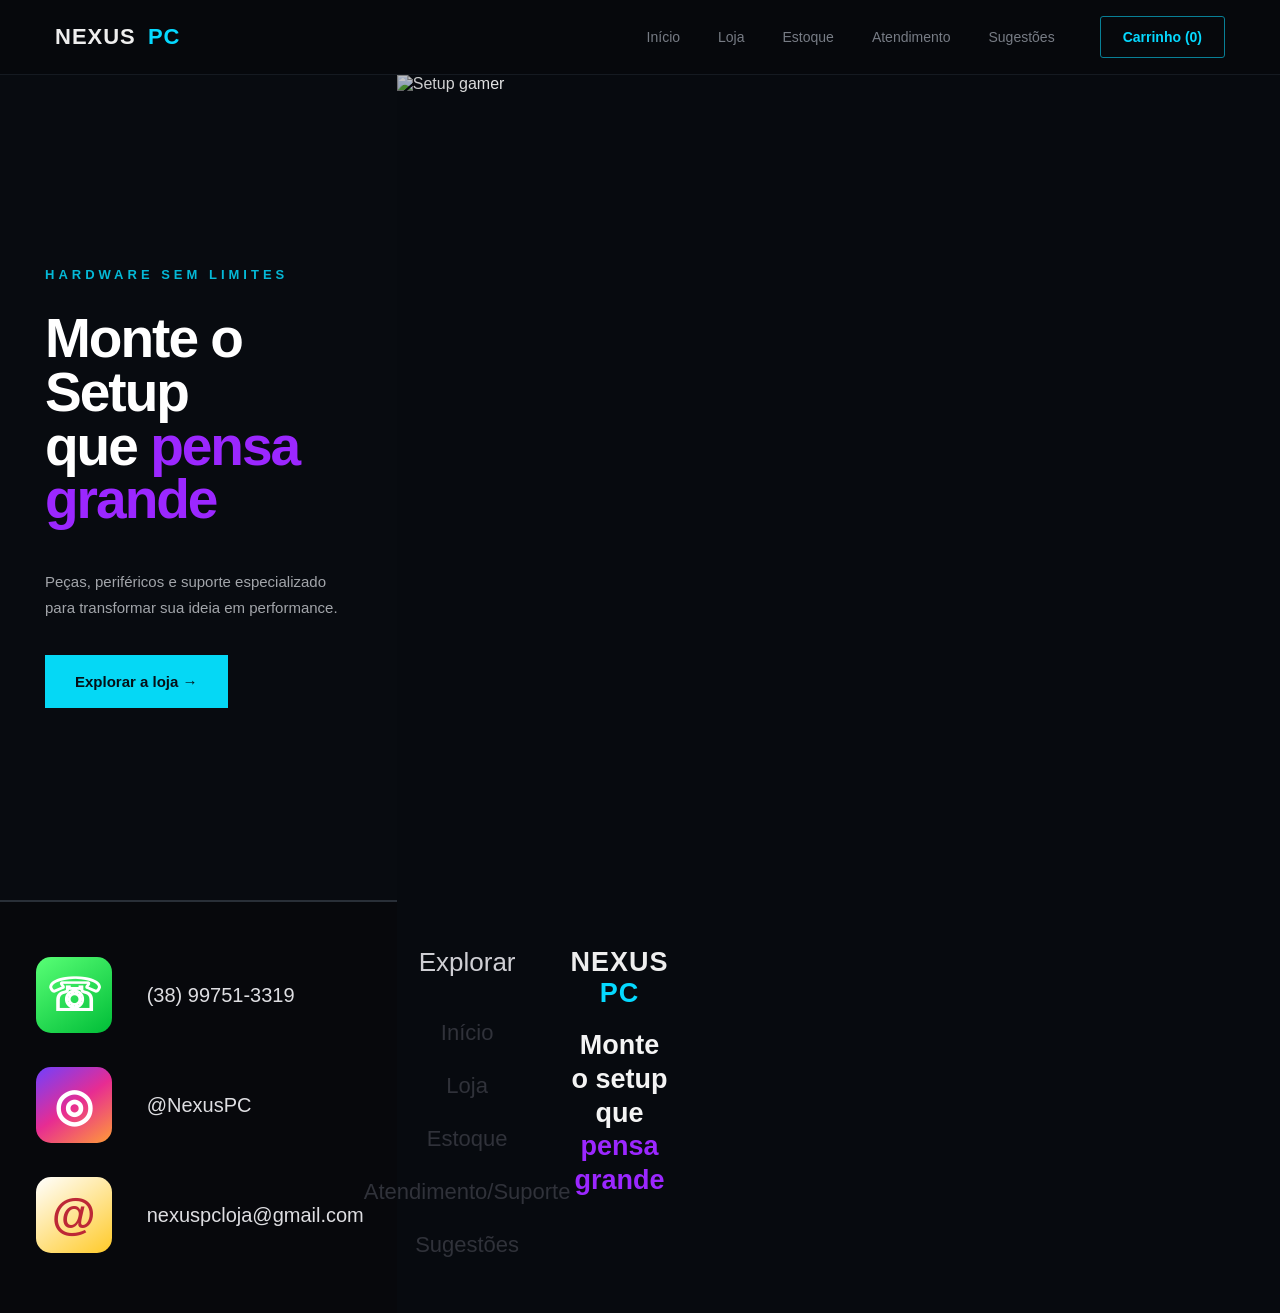
==== index.html @ 0e73f0e8 "Add files via upload" ====
<!DOCTYPE html>
<html lang="pt-BR">
<head>
    <meta charset="UTF-8">
    <meta name="viewport" content="width=device-width, initial-scale=1.0">
    <title>NEXUS PC</title>
    <link rel="stylesheet" href="index.css">
</head>

<body>


    <header class="navbar">

        <div class="logo">
            <span>NEXUS</span>
            <b>PC</b>
        </div>

        <nav>
            <a href="#">Início</a>
            <a href="#">Loja</a>
            <a href="#">Estoque</a>
            <a href="#">Atendimento</a>
            <a href="#">Sugestões</a>
        </nav>

        <button class="cart">
            Carrinho (0)
        </button>

    </header>



    <main class="hero">


        <section class="hero-text">

            <p class="small-title">
                HARDWARE SEM LIMITES
            </p>

            <h1>
                Monte o Setup<br>
                que <span>pensa<br>grande</span>
            </h1>

            <p class="description">
                Peças, periféricos e suporte especializado para
                transformar sua ideia em performance.
            </p>

            <a href="#" class="shop-button">
                Explorar a loja →
            </a>

        </section>


     
        <section class="hero-image">

            <img src="img/setup-rgb-2-1.jpg" alt="Setup gamer">

        </section>

    <footer class="footer">

        <div class="footer-contact">

            <div class="contact-item">
                <div class="contact-icon whatsapp">☏</div>
                <span>(38) 99751-3319</span>
            </div>

            <div class="contact-item">
                <div class="contact-icon instagram">◎</div>
                <span>@NexusPC</span>
            </div>

            <div class="contact-item">
                <div class="contact-icon email">@</div>
                <span>nexuspcloja@gmail.com</span>
            </div>

        </div>


        <div class="footer-menu">

            <h3>Explorar</h3>

            <a href="#">Início</a>
            <a href="#">Loja</a>
            <a href="#">Estoque</a>
            <a href="#">Atendimento/Suporte</a>
            <a href="#">Sugestões</a>

        </div>


        <div class="footer-brand">

            <div class="footer-logo">
                NEXUS <span>PC</span>
            </div>

            <h2>
                Monte o setup que<br>
                <span>pensa grande</span>
            </h2>

        </div>

    </footer>

</body>
</html>
    </main>

</body>
</html>
---- index.css ----
* {
    margin: 0;
    padding: 0;
    box-sizing: border-box;
}

body {
    background: #05070b;
    color: white;
    font-family: Arial, Helvetica, sans-serif;
    overflow-x: hidden;
}

.navbar {
    height: 75px;
    width: 100%;

    display: flex;
    align-items: center;
    justify-content: space-between;

    padding: 0 55px;

    background: #06080c;
    border-bottom: 1px solid #151a21;
}

.logo {
    font-size: 22px;
    font-weight: 800;
    letter-spacing: 1px;
    white-space: nowrap;
}

.logo span {
    color: #eeeeee;
}

.logo b {
    color: #05d9ff;
    margin-left: 5px;
}

nav {
    display: flex;
    align-items: center;
    gap: 38px;

    margin-left: auto;
    margin-right: 45px;
}

nav a {
    color: #777c85;
    text-decoration: none;

    font-size: 14px;
    font-weight: 500;

    transition: 0.2s;
}

nav a:hover {
    color: #05d9ff;
}


.cart {
    background: transparent;

    color: #05d9ff;

    border: 1px solid #087f96;
    border-radius: 3px;

    padding: 12px 22px;

    font-size: 14px;
    font-weight: 600;

    cursor: pointer;

    transition: 0.2s;
}

.cart:hover {
    background: #05d9ff;
    color: #05070b;
}


.hero {
    min-height: calc(100vh - 75px);

    display: grid;
    grid-template-columns: 31% 69%;

    background: #070a0f;
}


.hero-text {
    display: flex;
    flex-direction: column;
    justify-content: center;

    padding: 50px 45px;

    background: #080b10;

    position: relative;
    z-index: 2;
}

.small-title {
    color: #04b9d7;

    font-size: 13px;
    font-weight: 700;

    letter-spacing: 4px;

    margin-bottom: 30px;
}


h1 {
    font-size: clamp(48px, 4.3vw, 72px);

    line-height: 0.98;

    font-weight: 800;

    letter-spacing: -2px;

    margin-bottom: 42px;
}

h1 span {
    color: #9b27ff;
}


.description {
    color: #a2a5aa;

    font-size: 15px;

    line-height: 1.7;

    max-width: 430px;

    margin-bottom: 35px;
}


.shop-button {
    display: inline-flex;
    align-items: center;

    width: fit-content;

    padding: 18px 30px;

    background: #05d8f5;

    color: #061016;

    text-decoration: none;

    font-size: 15px;
    font-weight: 700;

    transition: 0.2s;
}

.shop-button:hover {
    background: #ffffff;

    transform: translateY(-2px);
}


.hero-image {
    position: relative;

    min-height: calc(100vh - 75px);

    overflow: hidden;
}

.hero-image::after {
    content: "";

    position: absolute;

    inset: 0;

    background:
        linear-gradient(
            90deg,
            rgba(7, 10, 15, 0.25),
            transparent 20%
        );

    pointer-events: none;
}

.hero-image img {
    width: 100%;
    height: 100%;

    object-fit: cover;

    object-position: center;

    display: block;
}

@media (max-width: 900px) {

    .navbar {
        padding: 0 25px;
    }

    nav {
        display: none;
    }

    .hero {
        grid-template-columns: 1fr;
    }

    .hero-text {
        min-height: 550px;

        padding: 60px 35px;
    }

    .hero-image {
        min-height: 500px;
    }

    h1 {
        font-size: 55px;
    }
}


@media (max-width: 500px) {

    .navbar {
        height: 65px;
        padding: 0 18px;
    }

    .logo {
        font-size: 19px;
    }

    .cart {
        padding: 9px 13px;
        font-size: 12px;
    }

    .hero-text {
        padding: 50px 25px;
    }

    h1 {
        font-size: 45px;
    }

    .small-title {
        font-size: 10px;
        letter-spacing: 3px;
    }
}

.footer {
    min-height: 360px;

    display: grid;
    grid-template-columns: 1fr 1fr 1fr;

    align-items: start;

    padding: 45px 9% 55px;

    background: #07080c;

    border-top: 2px solid #292f38;
}



.footer-contact {
    display: flex;
    flex-direction: column;
    gap: 34px;

    padding-top: 10px;
}

.contact-item {
    display: flex;
    align-items: center;

    gap: 35px;

    color: #dedee2;

    font-size: 20px;
}

.contact-icon {
    width: 76px;
    height: 76px;

    border-radius: 15px;

    display: flex;
    align-items: center;
    justify-content: center;

    font-size: 45px;
    font-weight: bold;

    color: white;
}

.whatsapp {
    background: linear-gradient(145deg, #59ff76, #00bd37);
}

.instagram {
    background: linear-gradient(
        145deg,
        #7040ff,
        #e72c92,
        #ff9c37
    );
}

.email {
    background: linear-gradient(
        145deg,
        #fff,
        #ffca28
    );

    color: #bd2836;
}

.footer-menu {
    display: flex;
    flex-direction: column;

    align-items: center;

    gap: 27px;
}

.footer-menu h3 {
    margin: 0 0 15px;

    font-size: 26px;
    font-weight: 400;

    color: #cfcfd4;
}

.footer-menu a {
    color: #30323a;

    text-decoration: none;

    font-size: 22px;

    transition: 0.2s;
}

.footer-menu a:hover {
    color: #9b27ff;
}


.footer-brand {
    text-align: center;

    padding-top: 0;
}

.footer-logo {
    font-size: 27px;
    font-weight: 800;

    letter-spacing: 1px;

    color: #eeeeee;
}

.footer-logo span {
    color: #05d9ff;
}

.footer-brand h2 {
    margin-top: 20px;

    font-size: 27px;

    line-height: 1.25;

    color: #f4f4f4;
}

.footer-brand h2 span {
    color: #9b27ff;
}


@media (max-width: 900px) {

    .footer {
        grid-template-columns: 1fr;

        gap: 55px;

        padding: 50px 30px;
    }

    .footer-contact {
        align-items: flex-start;
    }

    .footer-menu {
        align-items: flex-start;
    }

    .footer-brand {
        text-align: left;
    }
}
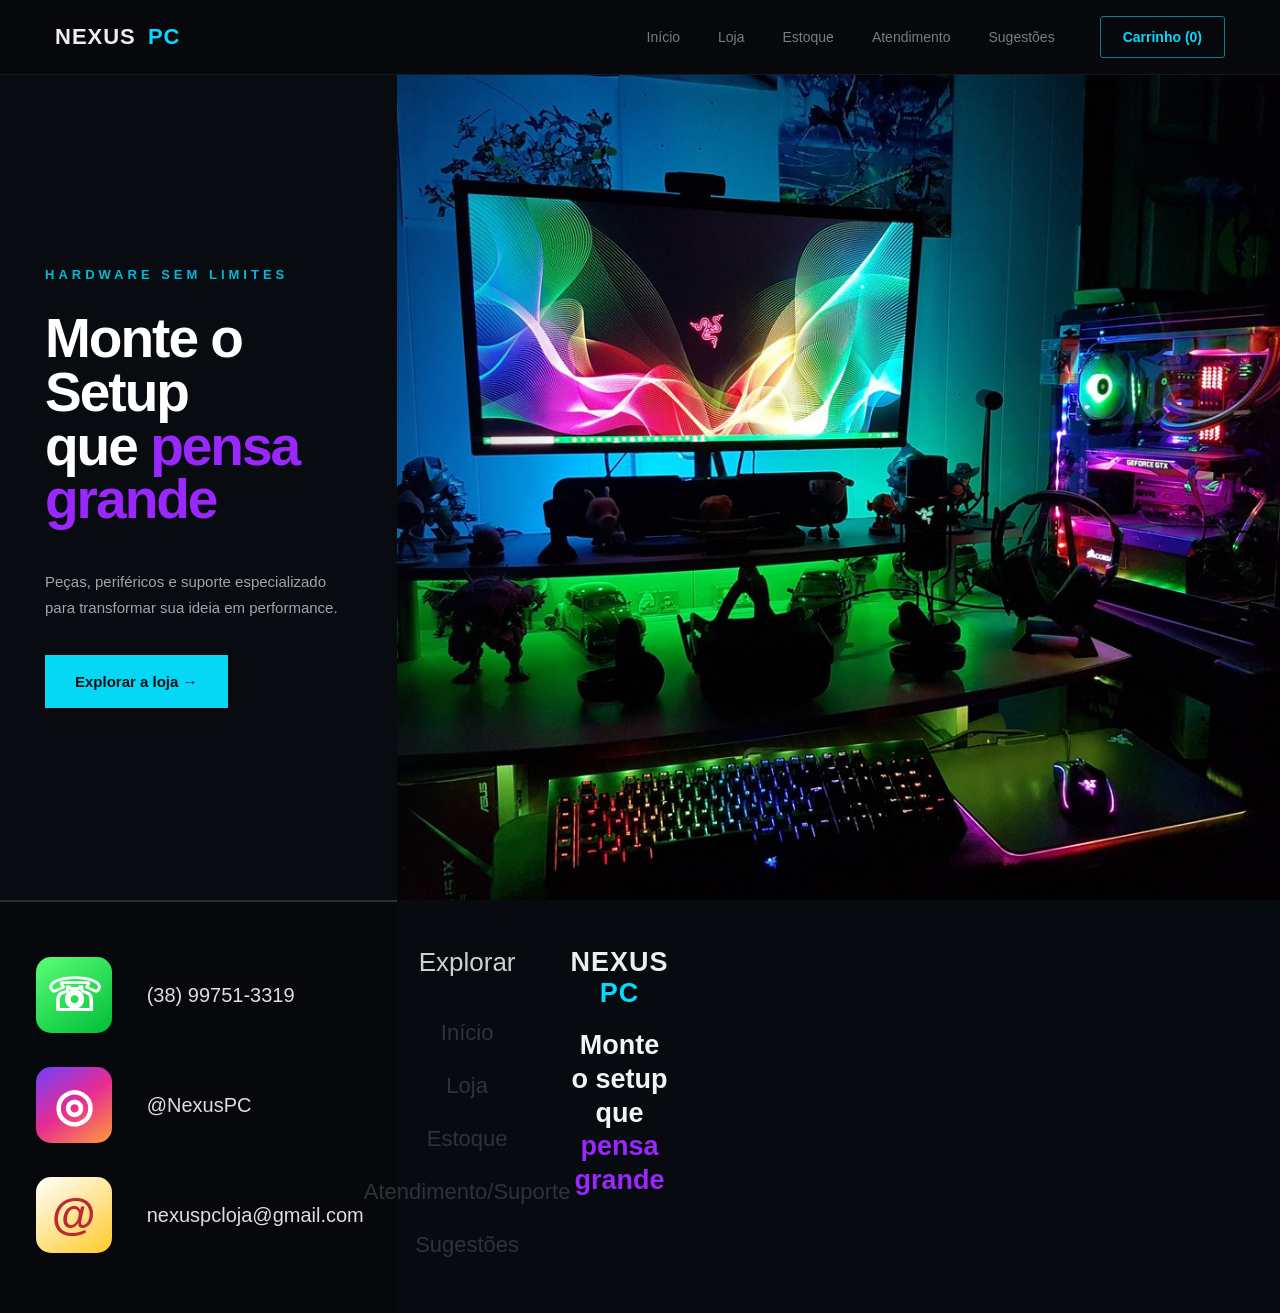
==== commit 3a7e75f8: "Update index.html" ====
--- a/index.html
+++ b/index.html
@@ -62,7 +62,7 @@
      
         <section class="hero-image">
 
-            <img src="img/setup-rgb-2-1.jpg" alt="Setup gamer">
+            <img src="setup-rgb-2-1.jpg" alt="Setup gamer">
 
         </section>
 
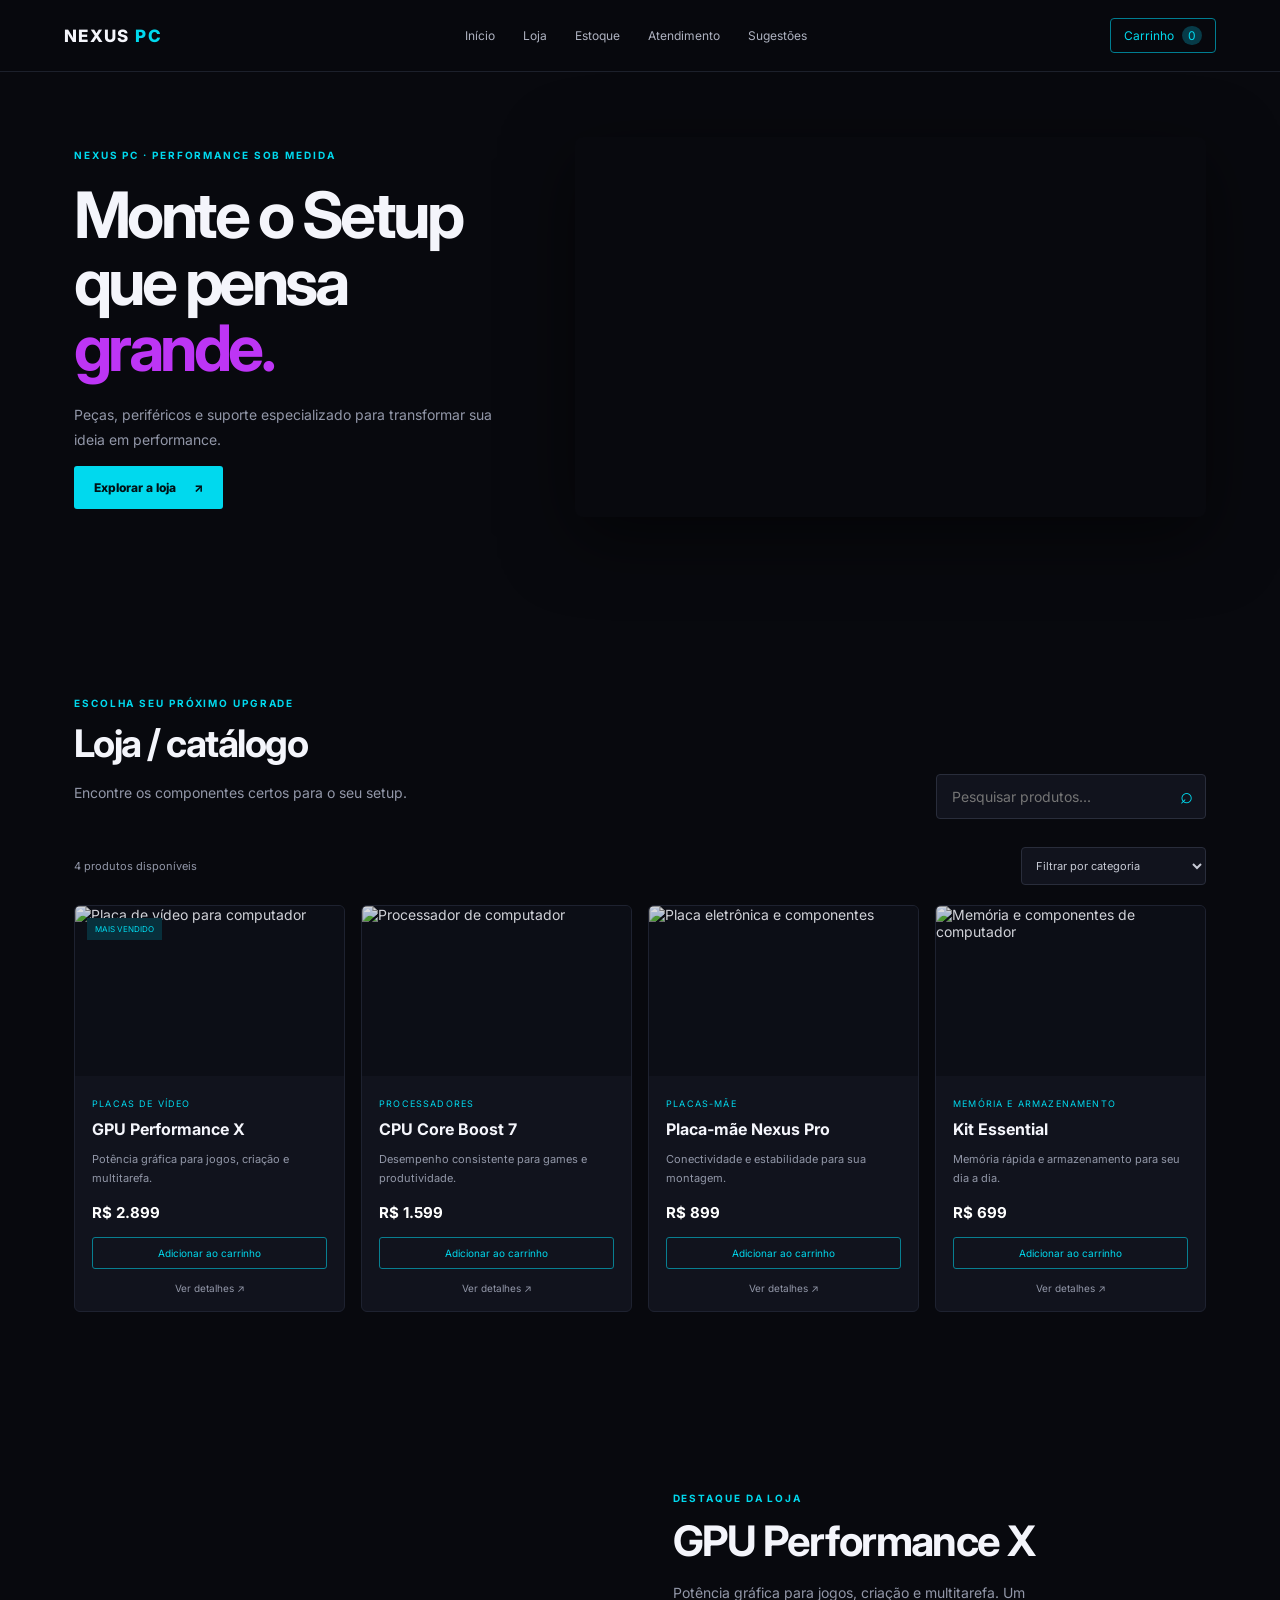
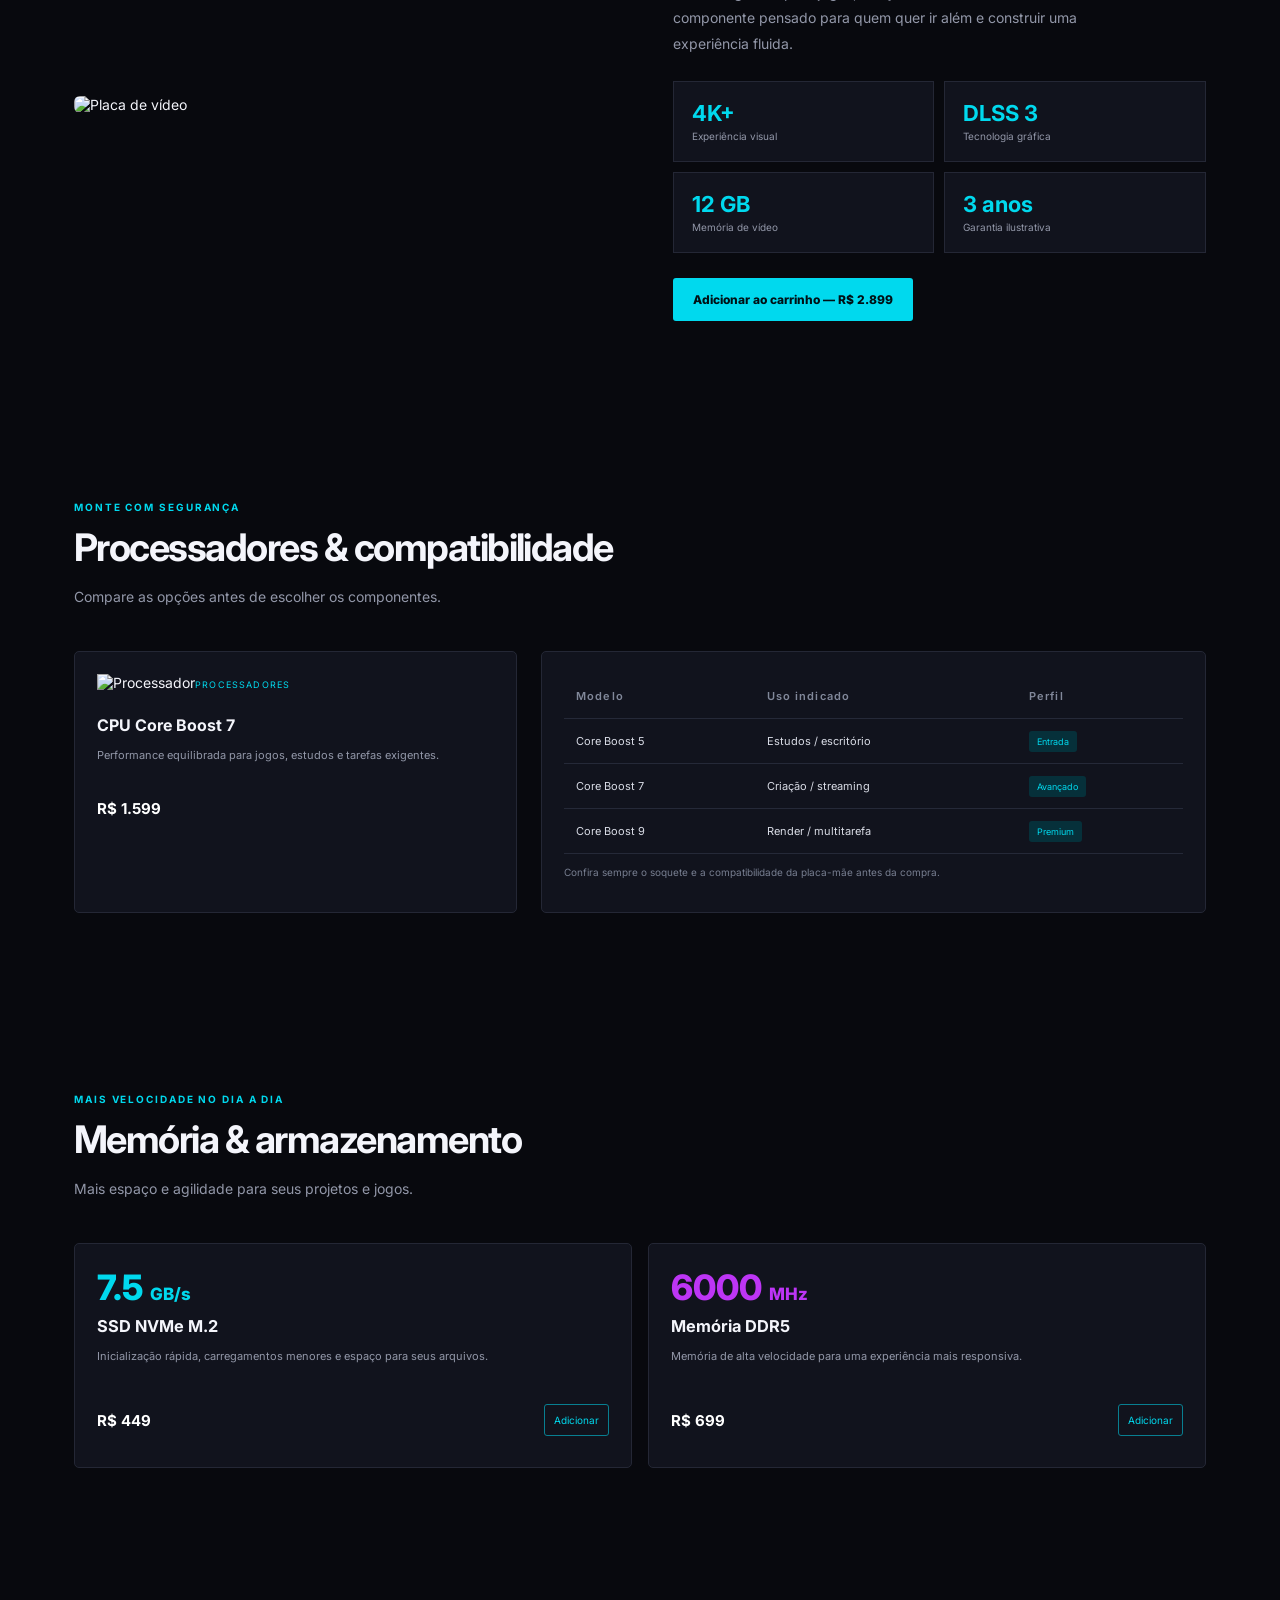
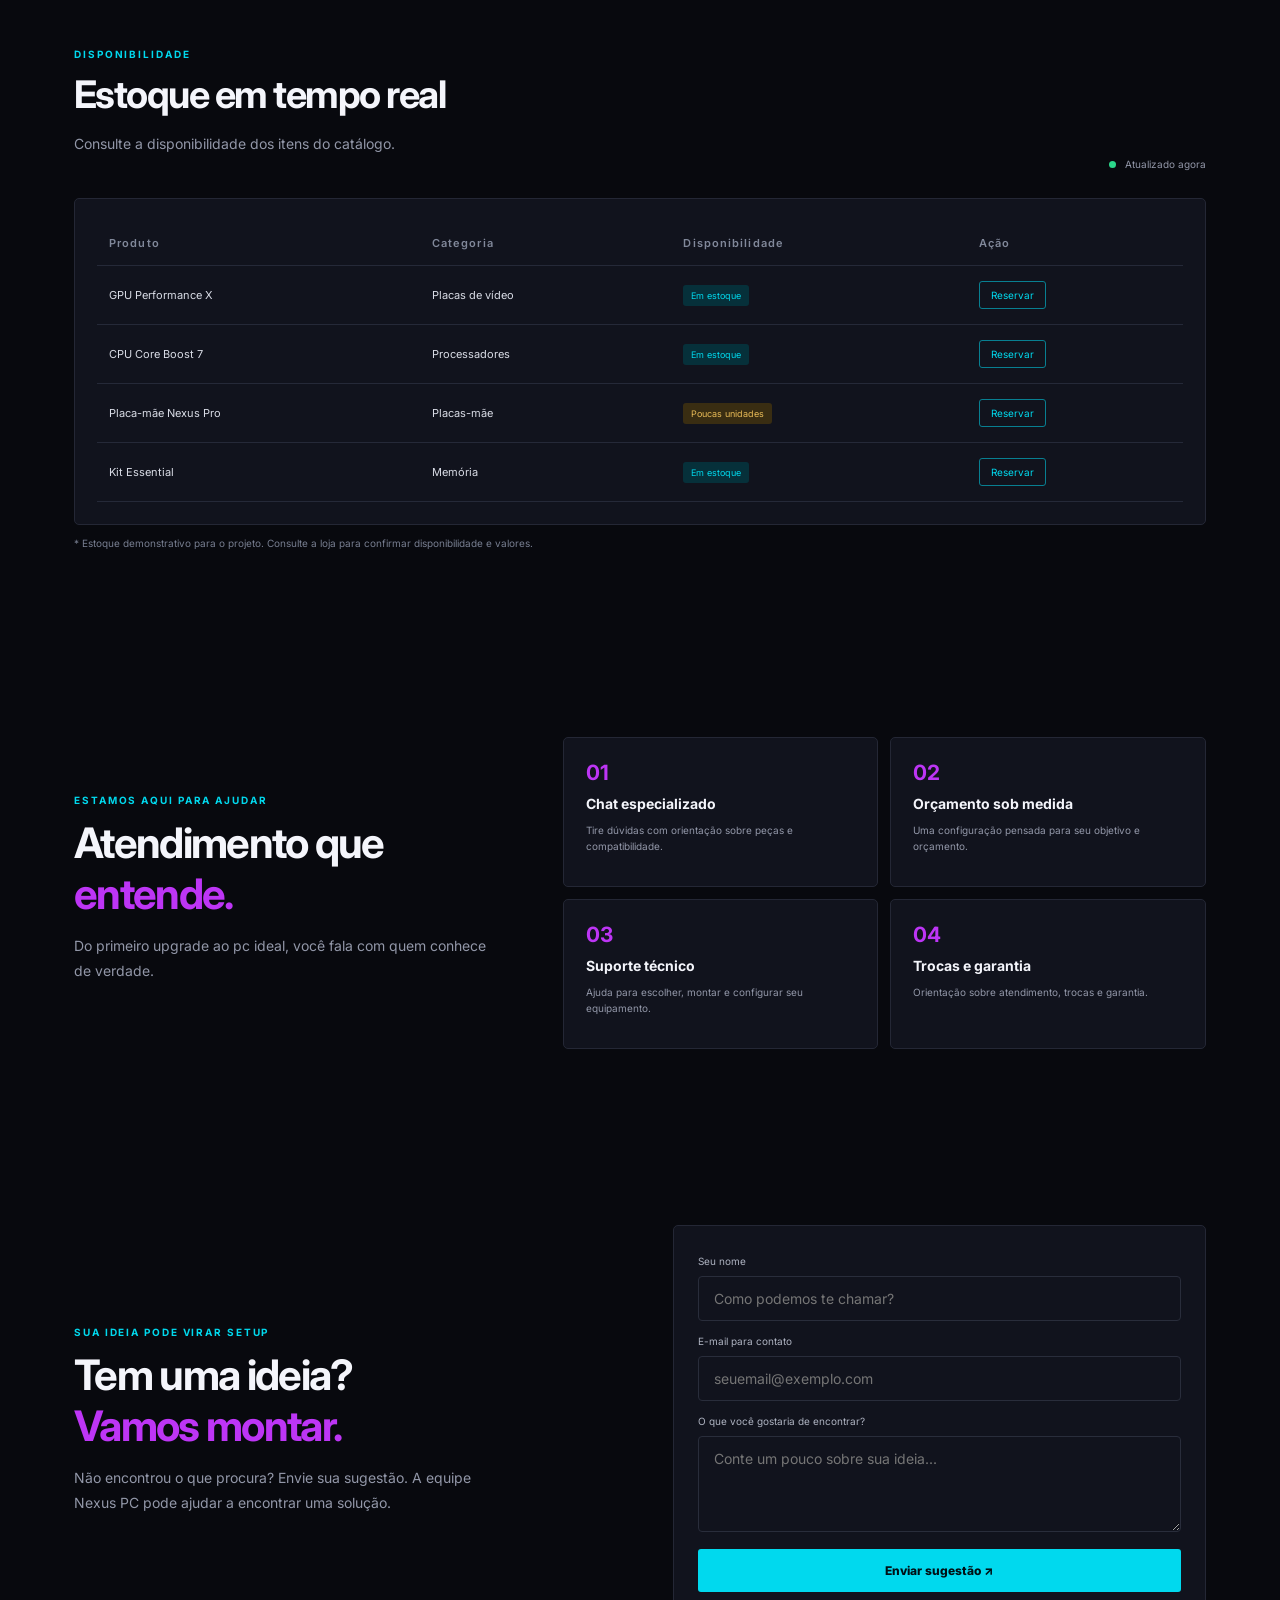
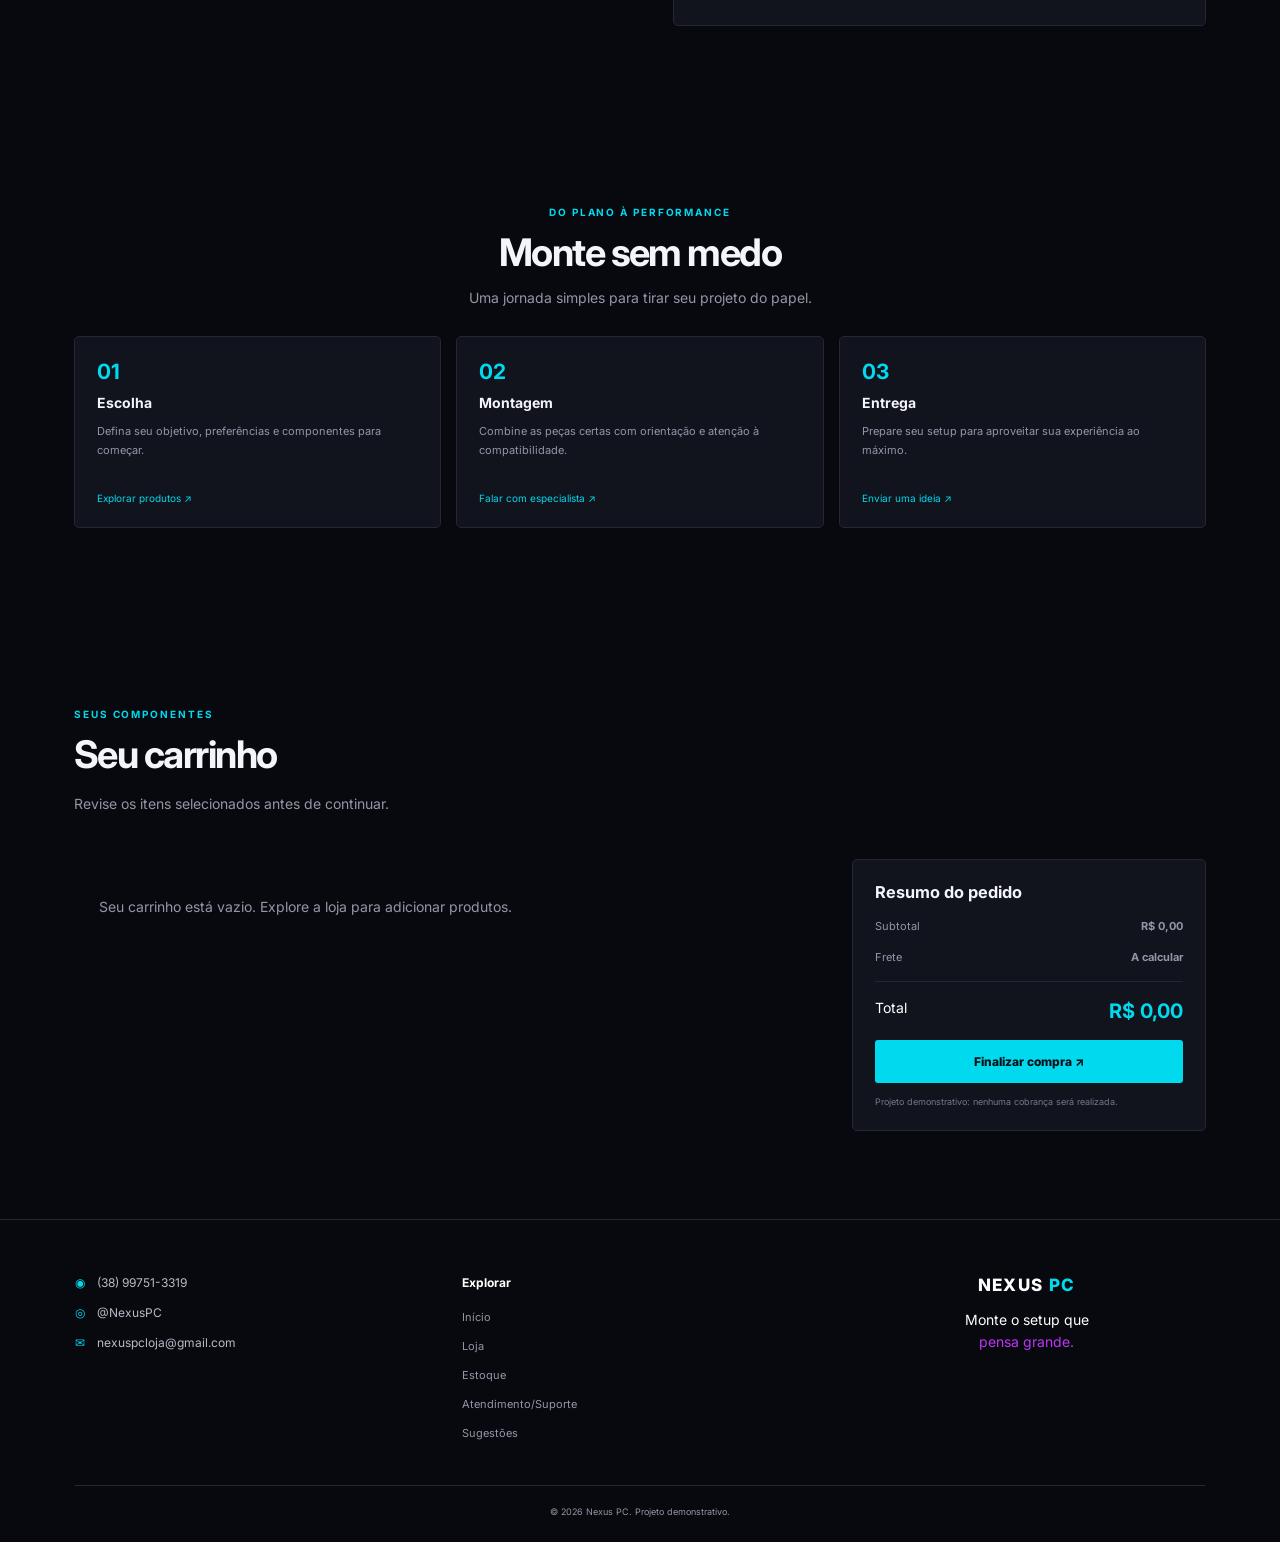
==== commit f2a3bfb6: "Add files via upload" ====
--- a/index.html
+++ b/index.html
@@ -1,124 +1,112 @@
-<!DOCTYPE html>
-<html lang="pt-BR">
-<head>
-    <meta charset="UTF-8">
-    <meta name="viewport" content="width=device-width, initial-scale=1.0">
-    <title>NEXUS PC</title>
-    <link rel="stylesheet" href="index.css">
-</head>
-
-<body>
-
-
-    <header class="navbar">
-
-        <div class="logo">
-            <span>NEXUS</span>
-            <b>PC</b>
-        </div>
-
-        <nav>
-            <a href="#">Início</a>
-            <a href="#">Loja</a>
-            <a href="#">Estoque</a>
-            <a href="#">Atendimento</a>
-            <a href="#">Sugestões</a>
-        </nav>
-
-        <button class="cart">
-            Carrinho (0)
-        </button>
-
-    </header>
-
-
-
-    <main class="hero">
-
-
-        <section class="hero-text">
-
-            <p class="small-title">
-                HARDWARE SEM LIMITES
-            </p>
-
-            <h1>
-                Monte o Setup<br>
-                que <span>pensa<br>grande</span>
-            </h1>
-
-            <p class="description">
-                Peças, periféricos e suporte especializado para
-                transformar sua ideia em performance.
-            </p>
-
-            <a href="#" class="shop-button">
-                Explorar a loja →
-            </a>
-
-        </section>
-
-
-     
-        <section class="hero-image">
-
-            <img src="setup-rgb-2-1.jpg" alt="Setup gamer">
-
-        </section>
-
-    <footer class="footer">
-
-        <div class="footer-contact">
-
-            <div class="contact-item">
-                <div class="contact-icon whatsapp">☏</div>
-                <span>(38) 99751-3319</span>
-            </div>
-
-            <div class="contact-item">
-                <div class="contact-icon instagram">◎</div>
-                <span>@NexusPC</span>
-            </div>
-
-            <div class="contact-item">
-                <div class="contact-icon email">@</div>
-                <span>nexuspcloja@gmail.com</span>
-            </div>
-
-        </div>
-
-
-        <div class="footer-menu">
-
-            <h3>Explorar</h3>
-
-            <a href="#">Início</a>
-            <a href="#">Loja</a>
-            <a href="#">Estoque</a>
-            <a href="#">Atendimento/Suporte</a>
-            <a href="#">Sugestões</a>
-
-        </div>
-
-
-        <div class="footer-brand">
-
-            <div class="footer-logo">
-                NEXUS <span>PC</span>
-            </div>
-
-            <h2>
-                Monte o setup que<br>
-                <span>pensa grande</span>
-            </h2>
-
-        </div>
-
-    </footer>
-
-</body>
-</html>
-    </main>
-
-</body>
-</html>
+<!DOCTYPE html>
+<html lang="pt-BR">
+<head>
+  <meta charset="UTF-8">
+  <meta name="viewport" content="width=device-width, initial-scale=1.0">
+  <meta name="description" content="Nexus PC — peças, periféricos e suporte especializado para montar seu setup.">
+  <title>Nexus PC | Monte o setup que pensa grande</title>
+  <link rel="preconnect" href="https://fonts.googleapis.com">
+  <link rel="preconnect" href="https://fonts.gstatic.com" crossorigin>
+  <link href="https://fonts.googleapis.com/css2?family=Inter:wght@400;500;600;700;800&display=swap" rel="stylesheet">
+  <link rel="stylesheet" href="style.css">
+</head>
+<body>
+  <header class="header">
+    <a class="brand" href="#inicio" aria-label="Nexus PC início">NEXUS <span>PC</span></a>
+    <button class="menu-toggle" id="menuToggle" aria-label="Abrir menu" aria-expanded="false">☰</button>
+    <nav class="nav" id="mainNav">
+      <a href="#inicio">Início</a><a href="#loja">Loja</a><a href="#estoque">Estoque</a>
+      <a href="#atendimento">Atendimento</a><a href="#sugestoes">Sugestões</a>
+    </nav>
+    <button class="cart-link" id="headerCart">Carrinho <span id="cartCount">0</span></button>
+  </header>
+
+  <main>
+    <section class="hero section" id="inicio">
+      <div class="hero-copy">
+        <span class="eyebrow">NEXUS PC · PERFORMANCE SOB MEDIDA</span>
+        <h1>Monte o Setup<br>que pensa <span>grande.</span></h1>
+        <p>Peças, periféricos e suporte especializado para transformar sua ideia em performance.</p>
+        <a class="btn" href="#loja">Explorar a loja <span>↗</span></a>
+      </div>
+      <div class="hero-image" role="img" aria-label="Setup gamer com computador iluminado"></div>
+    </section>
+
+    <section class="section" id="loja">
+      <div class="section-heading">
+        <div><span class="eyebrow">ESCOLHA SEU PRÓXIMO UPGRADE</span><h2>Loja / catálogo</h2><p>Encontre os componentes certos para o seu setup.</p></div>
+        <div class="search-wrap"><input id="searchInput" type="search" placeholder="Pesquisar produtos..." aria-label="Pesquisar produtos"><span>⌕</span></div>
+      </div>
+      <div class="toolbar"><span id="resultCount">4 produtos disponíveis</span><select id="categoryFilter" aria-label="Filtrar por categoria"><option value="all">Filtrar por categoria</option><option value="Placas de vídeo">Placas de vídeo</option><option value="Processadores">Processadores</option><option value="Placas-mãe">Placas-mãe</option><option value="Memória e armazenamento">Memória e armazenamento</option></select></div>
+      <div class="product-grid" id="productGrid">
+        <article class="product-card" data-category="Placas de vídeo" data-name="GPU Performance X">
+          <div class="product-visual gpu"><span class="tag">MAIS VENDIDO</span><img src="https://images.unsplash.com/photo-1591488320449-011701bb6704?auto=format&fit=crop&w=900&q=85" alt="Placa de vídeo para computador"></div>
+          <div class="product-info"><small>PLACAS DE VÍDEO</small><h3>GPU Performance X</h3><p>Potência gráfica para jogos, criação e multitarefa.</p><strong>R$ 2.899</strong><button class="outline add-cart" data-id="gpu">Adicionar ao carrinho</button><a class="text-link" href="#produto-gpu">Ver detalhes ↗</a></div>
+        </article>
+        <article class="product-card" data-category="Processadores" data-name="CPU Core Boost 7">
+          <div class="product-visual cpu"><img src="https://images.unsplash.com/photo-1555617981-dac3880eac6e?auto=format&fit=crop&w=900&q=85" alt="Processador de computador"></div>
+          <div class="product-info"><small>PROCESSADORES</small><h3>CPU Core Boost 7</h3><p>Desempenho consistente para games e produtividade.</p><strong>R$ 1.599</strong><button class="outline add-cart" data-id="cpu">Adicionar ao carrinho</button><a class="text-link" href="#compatibilidade">Ver detalhes ↗</a></div>
+        </article>
+        <article class="product-card" data-category="Placas-mãe" data-name="Placa-mãe Nexus Pro">
+          <div class="product-visual board"><img src="https://images.unsplash.com/photo-1518770660439-4636190af475?auto=format&fit=crop&w=900&q=85" alt="Placa eletrônica e componentes"></div>
+          <div class="product-info"><small>PLACAS-MÃE</small><h3>Placa-mãe Nexus Pro</h3><p>Conectividade e estabilidade para sua montagem.</p><strong>R$ 899</strong><button class="outline add-cart" data-id="board">Adicionar ao carrinho</button><a class="text-link" href="#compatibilidade">Ver detalhes ↗</a></div>
+        </article>
+        <article class="product-card" data-category="Memória e armazenamento" data-name="Kit Essential">
+          <div class="product-visual ram"><img src="https://images.unsplash.com/photo-1562976540-1502c2145186?auto=format&fit=crop&w=900&q=85" alt="Memória e componentes de computador"></div>
+          <div class="product-info"><small>MEMÓRIA E ARMAZENAMENTO</small><h3>Kit Essential</h3><p>Memória rápida e armazenamento para seu dia a dia.</p><strong>R$ 699</strong><button class="outline add-cart" data-id="ram">Adicionar ao carrinho</button><a class="text-link" href="#memoria">Ver detalhes ↗</a></div>
+        </article>
+      </div>
+      <p class="empty-state hidden" id="emptyState">Nenhum produto encontrado. Tente outra pesquisa.</p>
+    </section>
+
+    <section class="section feature-section" id="produto-gpu">
+      <div class="feature-image"><img src="https://images.unsplash.com/photo-1591488320449-011701bb6704?auto=format&fit=crop&w=1100&q=85" alt="Placa de vídeo"></div>
+      <div class="feature-copy"><span class="eyebrow">DESTAQUE DA LOJA</span><h2>GPU Performance X</h2><p>Potência gráfica para jogos, criação e multitarefa. Um componente pensado para quem quer ir além e construir uma experiência fluida.</p>
+        <div class="spec-grid"><div><b>4K+</b><small>Experiência visual</small></div><div><b>DLSS 3</b><small>Tecnologia gráfica</small></div><div><b>12 GB</b><small>Memória de vídeo</small></div><div><b>3 anos</b><small>Garantia ilustrativa</small></div></div>
+        <button class="btn add-cart" data-id="gpu">Adicionar ao carrinho — R$ 2.899</button></div>
+    </section>
+
+    <section class="section" id="compatibilidade">
+      <div class="section-heading"><div><span class="eyebrow">MONTE COM SEGURANÇA</span><h2>Processadores & compatibilidade</h2><p>Compare as opções antes de escolher os componentes.</p></div></div>
+      <div class="compat-layout">
+        <article class="mini-feature"><img src="https://images.unsplash.com/photo-1555617981-dac3880eac6e?auto=format&fit=crop&w=900&q=85" alt="Processador"><small>PROCESSADORES</small><h3>CPU Core Boost 7</h3><p>Performance equilibrada para jogos, estudos e tarefas exigentes.</p><strong>R$ 1.599</strong></article>
+        <div class="table-wrap"><table><thead><tr><th>Modelo</th><th>Uso indicado</th><th>Perfil</th></tr></thead><tbody><tr><td>Core Boost 5</td><td>Estudos / escritório</td><td><span class="status">Entrada</span></td></tr><tr><td>Core Boost 7</td><td>Criação / streaming</td><td><span class="status">Avançado</span></td></tr><tr><td>Core Boost 9</td><td>Render / multitarefa</td><td><span class="status">Premium</span></td></tr></tbody></table><p class="note">Confira sempre o soquete e a compatibilidade da placa-mãe antes da compra.</p></div>
+      </div>
+    </section>
+
+    <section class="section memory-section" id="memoria">
+      <div class="section-heading"><div><span class="eyebrow">MAIS VELOCIDADE NO DIA A DIA</span><h2>Memória & armazenamento</h2><p>Mais espaço e agilidade para seus projetos e jogos.</p></div></div>
+      <div class="memory-grid"><article class="stat-card"><span class="metric">7.5 <small>GB/s</small></span><h3>SSD NVMe M.2</h3><p>Inicialização rápida, carregamentos menores e espaço para seus arquivos.</p><strong>R$ 449</strong><button class="outline add-cart" data-id="ssd">Adicionar</button></article><article class="stat-card purple"><span class="metric">6000 <small>MHz</small></span><h3>Memória DDR5</h3><p>Memória de alta velocidade para uma experiência mais responsiva.</p><strong>R$ 699</strong><button class="outline add-cart" data-id="ram">Adicionar</button></article></div>
+    </section>
+
+    <section class="section" id="estoque">
+      <div class="section-heading"><div><span class="eyebrow">DISPONIBILIDADE</span><h2>Estoque em tempo real</h2><p>Consulte a disponibilidade dos itens do catálogo.</p></div><span class="live"><i></i> Atualizado agora</span></div>
+      <div class="table-wrap"><table class="stock-table"><thead><tr><th>Produto</th><th>Categoria</th><th>Disponibilidade</th><th>Ação</th></tr></thead><tbody id="stockBody"><tr><td>GPU Performance X</td><td>Placas de vídeo</td><td><span class="status">Em estoque</span></td><td><button class="table-add add-cart" data-id="gpu">Reservar</button></td></tr><tr><td>CPU Core Boost 7</td><td>Processadores</td><td><span class="status">Em estoque</span></td><td><button class="table-add add-cart" data-id="cpu">Reservar</button></td></tr><tr><td>Placa-mãe Nexus Pro</td><td>Placas-mãe</td><td><span class="status low">Poucas unidades</span></td><td><button class="table-add add-cart" data-id="board">Reservar</button></td></tr><tr><td>Kit Essential</td><td>Memória</td><td><span class="status">Em estoque</span></td><td><button class="table-add add-cart" data-id="ram">Reservar</button></td></tr></tbody></table></div>
+      <p class="note">* Estoque demonstrativo para o projeto. Consulte a loja para confirmar disponibilidade e valores.</p>
+    </section>
+
+    <section class="section support-section" id="atendimento">
+      <div class="support-intro"><span class="eyebrow">ESTAMOS AQUI PARA AJUDAR</span><h2>Atendimento que<br><span>entende.</span></h2><p>Do primeiro upgrade ao pc ideal, você fala com quem conhece de verdade.</p></div>
+      <div class="service-grid"><article><b>01</b><h3>Chat especializado</h3><p>Tire dúvidas com orientação sobre peças e compatibilidade.</p></article><article><b>02</b><h3>Orçamento sob medida</h3><p>Uma configuração pensada para seu objetivo e orçamento.</p></article><article><b>03</b><h3>Suporte técnico</h3><p>Ajuda para escolher, montar e configurar seu equipamento.</p></article><article><b>04</b><h3>Trocas e garantia</h3><p>Orientação sobre atendimento, trocas e garantia.</p></article></div>
+    </section>
+
+    <section class="section suggestion-section" id="sugestoes">
+      <div><span class="eyebrow">SUA IDEIA PODE VIRAR SETUP</span><h2>Tem uma ideia?<br><span>Vamos montar.</span></h2><p>Não encontrou o que procura? Envie sua sugestão. A equipe Nexus PC pode ajudar a encontrar uma solução.</p></div>
+      <form class="suggestion-form" id="suggestionForm"><label for="name">Seu nome</label><input id="name" name="name" placeholder="Como podemos te chamar?" required><label for="email">E-mail para contato</label><input id="email" name="email" type="email" placeholder="seuemail@exemplo.com" required><label for="idea">O que você gostaria de encontrar?</label><textarea id="idea" name="idea" rows="4" placeholder="Conte um pouco sobre sua ideia..." required></textarea><button class="btn" type="submit">Enviar sugestão ↗</button><p class="form-feedback" id="formFeedback" aria-live="polite"></p></form>
+    </section>
+
+    <section class="section process-section">
+      <div class="center-heading"><span class="eyebrow">DO PLANO À PERFORMANCE</span><h2>Monte sem medo</h2><p>Uma jornada simples para tirar seu projeto do papel.</p></div>
+      <div class="process-grid"><article><b>01</b><h3>Escolha</h3><p>Defina seu objetivo, preferências e componentes para começar.</p><a href="#loja">Explorar produtos ↗</a></article><article><b>02</b><h3>Montagem</h3><p>Combine as peças certas com orientação e atenção à compatibilidade.</p><a href="#atendimento">Falar com especialista ↗</a></article><article><b>03</b><h3>Entrega</h3><p>Prepare seu setup para aproveitar sua experiência ao máximo.</p><a href="#sugestoes">Enviar uma ideia ↗</a></article></div>
+    </section>
+
+    <section class="section cart-section" id="carrinho">
+      <div class="section-heading"><div><span class="eyebrow">SEUS COMPONENTES</span><h2>Seu carrinho</h2><p>Revise os itens selecionados antes de continuar.</p></div></div>
+      <div class="cart-layout"><div class="cart-items" id="cartItems"><p class="empty-cart">Seu carrinho está vazio. Explore a loja para adicionar produtos.</p></div><aside class="cart-summary"><h3>Resumo do pedido</h3><div><span>Subtotal</span><b id="subtotal">R$ 0,00</b></div><div><span>Frete</span><b>A calcular</b></div><hr><div class="total"><span>Total</span><strong id="total">R$ 0,00</strong></div><button class="btn" id="checkoutBtn">Finalizar compra ↗</button><small>Projeto demonstrativo: nenhuma cobrança será realizada.</small></aside></div>
+    </section>
+  </main>
+
+  <footer class="footer"><div class="footer-contact"><a href="https://wa.me/5538997513319" target="_blank" rel="noopener">◉ <span>(38) 99751-3319</span></a><a href="https://instagram.com/NexusPC" target="_blank" rel="noopener">◎ <span>@NexusPC</span></a><a href="mailto:nexuspcloja@gmail.com">✉ <span>nexuspcloja@gmail.com</span></a></div><div><h3>Explorar</h3><a href="#inicio">Início</a><a href="#loja">Loja</a><a href="#estoque">Estoque</a><a href="#atendimento">Atendimento/Suporte</a><a href="#sugestoes">Sugestões</a></div><div class="footer-brand"><b>NEXUS <span>PC</span></b><p>Monte o setup que<br><em>pensa grande.</em></p></div><p class="copyright">© 2026 Nexus PC. Projeto demonstrativo.</p></footer>
+  <script src="script.js"></script>
+</body>
+</html>
--- a/style.css
+++ b/style.css
@@ -0,0 +1 @@
+*{box-sizing:border-box} :root{--bg:#08090e;--panel:#11131d;--panel2:#151824;--line:#242735;--text:#f4f5fb;--muted:#9297a8;--cyan:#00d9ee;--purple:#bd35f5}html{scroll-behavior:smooth;scroll-padding-top:90px}body{margin:0;background:var(--bg);color:var(--text);font-family:Inter,Arial,sans-serif;font-size:14px}a{color:inherit;text-decoration:none}button,input,select,textarea{font:inherit}.header{height:72px;position:sticky;top:0;z-index:20;display:flex;align-items:center;justify-content:space-between;padding:0 max(calc((100% - 1180px)/2),5%);background:rgba(8,9,14,.94);border-bottom:1px solid #1c202b;backdrop-filter:blur(16px)}.brand,.footer-brand>b{font-weight:800;letter-spacing:.08em;font-size:17px}.brand span,.footer-brand span{color:var(--cyan)}.nav{display:flex;gap:28px;color:#aeb2c0;font-size:12px}.nav a:hover,.footer a:hover{color:var(--cyan)}.cart-link{background:transparent;color:var(--cyan);border:1px solid #007d91;padding:9px 13px;border-radius:4px;cursor:pointer;font-size:12px}.cart-link span{background:#073b48;border-radius:12px;padding:2px 6px;margin-left:5px}.menu-toggle{display:none;background:none;color:white;border:0;font-size:24px}.section{max-width:1180px;margin:auto;padding:88px 24px}.hero{min-height:530px;display:grid;grid-template-columns:.85fr 1.15fr;align-items:center;gap:35px;padding-top:65px}.eyebrow{font-size:10px;letter-spacing:.19em;color:var(--cyan);font-weight:700}.hero h1{font-size:clamp(42px,5vw,66px);line-height:1.04;letter-spacing:-.055em;margin:20px 0}.hero h1 span,.support-intro h2 span{color:var(--purple)}.hero-copy p,.section-heading p,.feature-copy>p,.support-intro p,.suggestion-section>div>p{color:var(--muted);line-height:1.8;max-width:430px}.btn{display:inline-flex;align-items:center;gap:18px;background:var(--cyan);color:#001116;border:0;padding:14px 20px;font-weight:800;font-size:12px;border-radius:3px;cursor:pointer;transition:.2s}.btn:hover{filter:brightness(1.12);transform:translateY(-2px)}.hero-image{height:380px;border-radius:8px;background:linear-gradient(90deg,rgba(8,9,14,.05),rgba(8,9,14,.05)),url('https://images.unsplash.com/photo-1593640408182-31c70c8268f5?auto=format&fit=crop&w=1400&q=90') center/cover;box-shadow:0 20px 70px #0008}.section-heading{display:flex;align-items:end;justify-content:space-between;gap:20px;margin-bottom:28px}.section-heading h2,.feature-copy h2,.support-intro h2,.suggestion-section h2,.center-heading h2{font-size:clamp(28px,3vw,38px);letter-spacing:-.04em;margin:10px 0}.search-wrap{position:relative;width:min(270px,100%)}.search-wrap input,.suggestion-form input,.suggestion-form textarea{width:100%;background:#11131d;border:1px solid #292d3b;color:white;padding:13px 15px;outline:none;border-radius:4px}.search-wrap input:focus,.suggestion-form input:focus,.suggestion-form textarea:focus{border-color:var(--cyan)}.search-wrap span{position:absolute;right:13px;top:8px;color:var(--cyan);font-size:22px}.toolbar{display:flex;justify-content:space-between;align-items:center;color:var(--muted);font-size:11px;margin:20px 0}.toolbar select{background:#11131d;color:#c7cad5;border:1px solid #292d3b;padding:10px;border-radius:4px}.product-grid{display:grid;grid-template-columns:repeat(4,1fr);gap:16px}.product-card{background:var(--panel);border:1px solid #1e2230;border-radius:6px;overflow:hidden;transition:.2s}.product-card:hover{transform:translateY(-4px);border-color:#28505b}.product-visual{height:170px;background:#0c0e16;position:relative;display:grid;place-items:center;overflow:hidden}.product-visual img{width:100%;height:100%;object-fit:cover;opacity:.85}.tag{position:absolute;top:12px;left:12px;background:#082f3b;color:var(--cyan);font-size:8px;padding:6px 8px;z-index:1}.product-info{padding:17px}.product-info small,.mini-feature small{font-size:9px;letter-spacing:.13em;color:var(--cyan)}.product-info h3,.mini-feature h3{font-size:16px;margin:9px 0}.product-info p,.mini-feature p,.stat-card p,.process-grid p{font-size:11px;color:var(--muted);line-height:1.7;min-height:38px}.product-info strong,.mini-feature strong,.stat-card strong{display:block;font-size:15px;margin:15px 0;color:#fff}.outline{width:100%;background:transparent;border:1px solid #087f91;color:var(--cyan);padding:9px;border-radius:3px;cursor:pointer;font-size:10px}.outline:hover,.table-add:hover{background:#06313a}.text-link{display:block;text-align:center;color:var(--muted);font-size:10px;margin-top:13px}.empty-state,.empty-cart{color:var(--muted);padding:25px}.hidden{display:none!important}.feature-section{display:grid;grid-template-columns:1fr 1fr;gap:65px;align-items:center}.feature-image img{width:100%;height:360px;object-fit:cover;border-radius:6px}.feature-copy h2{font-size:42px}.spec-grid{display:grid;grid-template-columns:1fr 1fr;gap:10px;margin:25px 0}.spec-grid div{background:var(--panel);padding:18px;border:1px solid var(--line)}.spec-grid b{display:block;font-size:22px;color:var(--cyan)}.spec-grid small{color:var(--muted);font-size:10px}.compat-layout{display:grid;grid-template-columns:.8fr 1.2fr;gap:24px}.mini-feature,.table-wrap,.stat-card,.service-grid article,.process-grid article,.cart-summary{background:var(--panel);border:1px solid var(--line);border-radius:5px;padding:22px}.mini-feature img{width:100%;height:150px;object-fit:cover;margin-bottom:15px}.table-wrap{overflow-x:auto}table{width:100%;border-collapse:collapse;text-align:left;min-width:520px}th{color:#81889a;font-size:9px;letter-spacing:.1em;font-weight:600}td,th{padding:15px 12px;border-bottom:1px solid #252938;font-size:11px}td{color:#d9dce6}.status{color:var(--cyan);background:#06303a;padding:5px 8px;border-radius:3px;font-size:9px;white-space:nowrap}.status.low{color:#e8bb57;background:#392d12}.note{color:#777e90;font-size:10px;line-height:1.6}.memory-grid{display:grid;grid-template-columns:1fr 1fr;gap:16px}.stat-card{position:relative;min-height:220px}.metric{font-size:35px;font-weight:800;color:var(--cyan)}.metric small{font-size:17px}.stat-card h3{margin:8px 0}.stat-card p{max-width:440px}.stat-card strong{display:inline-block}.stat-card .outline{width:auto;float:right;margin-top:8px}.stat-card.purple .metric{color:var(--purple)}.live{font-size:10px;color:var(--muted)}.live i{display:inline-block;width:7px;height:7px;background:#2bd68a;border-radius:50%;margin-right:6px}.table-add{background:transparent;color:var(--cyan);border:1px solid #087f91;padding:7px 11px;border-radius:3px;cursor:pointer;font-size:10px}.support-section{display:grid;grid-template-columns:.8fr 1.2fr;gap:60px;align-items:center}.support-intro h2{font-size:42px}.service-grid{display:grid;grid-template-columns:1fr 1fr;gap:12px}.service-grid article{min-height:145px}.service-grid b,.process-grid article>b{font-size:21px;color:var(--purple)}.service-grid h3,.process-grid h3{font-size:14px;margin:10px 0}.service-grid p{font-size:10px;line-height:1.6;color:var(--muted)}.suggestion-section{display:grid;grid-template-columns:1fr 1fr;gap:65px;align-items:center}.suggestion-section h2{font-size:42px}.suggestion-section h2 span{color:var(--purple)}.suggestion-form{background:var(--panel);border:1px solid var(--line);padding:24px;border-radius:5px;display:grid;gap:9px}.suggestion-form label{font-size:10px;color:#aeb3c1;margin-top:5px}.suggestion-form textarea{resize:vertical}.suggestion-form .btn{justify-content:center;margin-top:8px}.form-feedback{font-size:11px;color:var(--cyan);margin:0}.center-heading{text-align:center;margin-bottom:30px}.center-heading p{color:var(--muted)}.process-grid{display:grid;grid-template-columns:repeat(3,1fr);gap:15px}.process-grid article{min-height:190px}.process-grid article>b{color:var(--cyan)}.process-grid p{min-height:55px}.process-grid a{font-size:10px;color:var(--cyan)}.cart-layout{display:grid;grid-template-columns:1.5fr .7fr;gap:18px}.cart-items{display:grid;gap:10px;align-content:start}.cart-row{display:flex;align-items:center;justify-content:space-between;gap:15px;background:var(--panel);border:1px solid var(--line);padding:17px;border-radius:5px}.cart-row h4{margin:0 0 5px}.cart-row small{color:var(--muted)}.quantity{display:flex;align-items:center;gap:10px}.quantity button,.remove{background:#202433;border:0;color:white;padding:6px 9px;cursor:pointer;border-radius:3px}.remove{color:#ff6b85}.cart-summary h3{margin-top:0}.cart-summary>div{display:flex;justify-content:space-between;margin:17px 0;color:var(--muted);font-size:11px}.cart-summary .total{color:white;font-size:14px}.total strong{color:var(--cyan);font-size:20px}.cart-summary hr{border:0;border-top:1px solid var(--line)}.cart-summary .btn{width:100%;justify-content:center}.cart-summary small{display:block;color:#73798b;font-size:9px;line-height:1.5;margin-top:12px}.footer{border-top:1px solid var(--line);padding:55px max(calc((100% - 1130px)/2),5%) 25px;display:grid;grid-template-columns:1fr 1fr 1fr;gap:30px;color:var(--muted)}.footer-contact,.footer>div:nth-child(2){display:grid;gap:15px;align-content:start}.footer-contact a{font-size:12px;color:var(--cyan)}.footer-contact span{color:#b6bac7;margin-left:9px}.footer h3{font-size:12px;color:white;margin:0 0 5px}.footer>div:nth-child(2) a{font-size:11px}.footer-brand{text-align:center;color:white}.footer-brand p{font-size:14px;line-height:1.6}.footer-brand em{font-style:normal;color:var(--purple)}.copyright{grid-column:1/-1;border-top:1px solid var(--line);padding-top:20px;font-size:9px;text-align:center;margin:15px 0 0}@media(max-width:900px){.nav{gap:14px}.product-grid{grid-template-columns:repeat(2,1fr)}.hero{min-height:440px}.hero-image{height:320px}.section{padding-top:65px;padding-bottom:65px}.feature-section,.support-section,.suggestion-section{gap:30px}.header{padding:0 4%}}@media(max-width:650px){.header{height:62px;padding:0 18px}.menu-toggle{display:block;margin-left:auto;margin-right:15px}.nav{display:none;position:absolute;top:61px;left:0;right:0;background:#10121b;padding:18px 22px;border-bottom:1px solid var(--line);flex-direction:column;gap:18px}.nav.open{display:flex}.cart-link{font-size:10px;padding:8px}.section{padding:55px 18px}.hero{grid-template-columns:1fr;gap:25px;padding-top:50px}.hero h1{font-size:48px}.hero-image{height:230px;grid-row:1}.hero-copy{grid-row:2}.section-heading{align-items:flex-start;flex-direction:column}.search-wrap{width:100%}.toolbar{gap:10px;align-items:flex-start;flex-direction:column}.toolbar select{width:100%}.product-grid{grid-template-columns:1fr 1fr;gap:10px}.product-visual{height:125px}.product-info{padding:12px}.product-info h3{font-size:13px}.product-info p{font-size:10px;min-height:54px}.product-info strong{font-size:13px}.feature-section,.compat-layout,.support-section,.suggestion-section,.cart-layout{grid-template-columns:1fr}.feature-image img{height:230px}.feature-copy h2,.support-intro h2,.suggestion-section h2{font-size:34px}.memory-grid,.service-grid{grid-template-columns:1fr}.process-grid{grid-template-columns:1fr}.process-grid article{min-height:0}.process-grid p{min-height:0}.cart-row{flex-wrap:wrap}.cart-row>strong{margin-left:auto}.footer{grid-template-columns:1fr 1fr;padding:40px 20px 22px;gap:25px}.footer-brand{grid-column:1/-1;grid-row:1;text-align:left}.footer-contact{grid-column:1/-1}.copyright{grid-column:1/-1}.suggestion-form{padding:17px}}@media(max-width:380px){.product-grid{grid-template-columns:1fr}.product-visual{height:170px}.hero h1{font-size:41px}.spec-grid{gap:7px}.spec-grid div{padding:13px}}
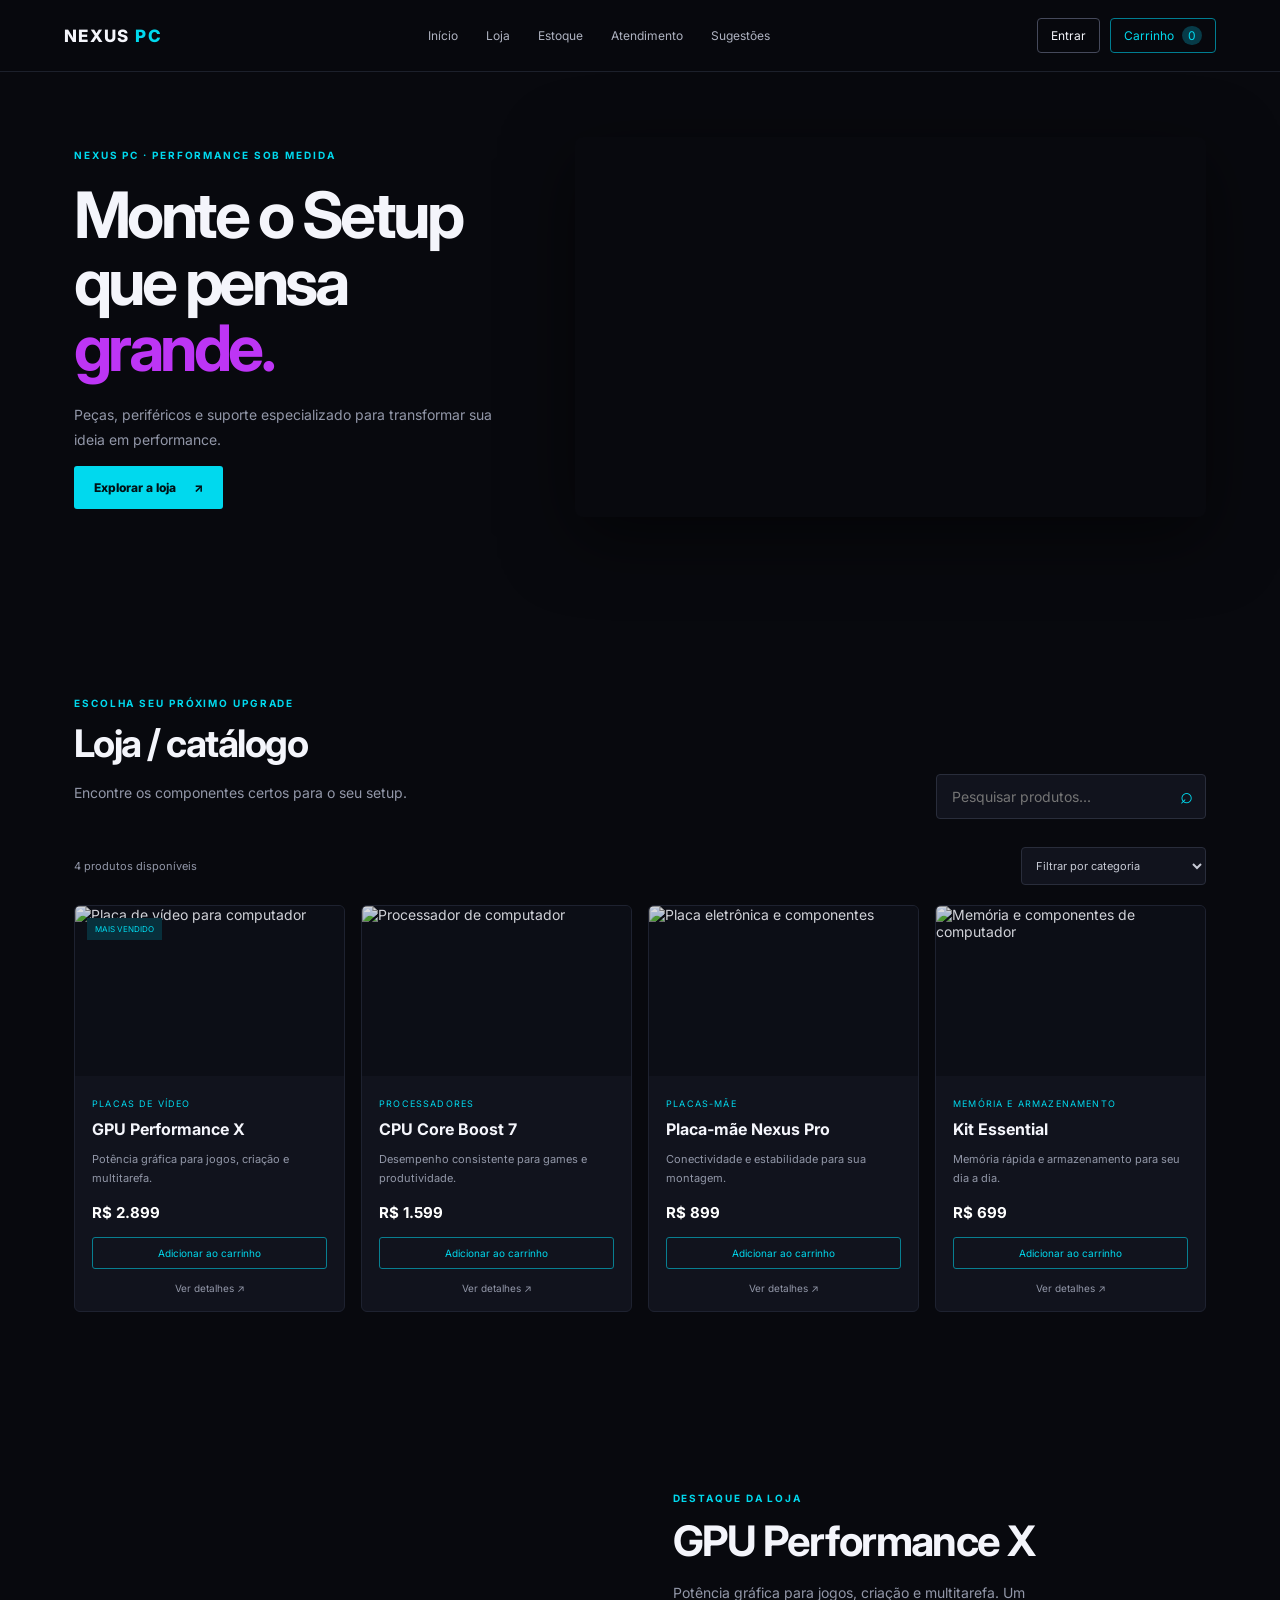
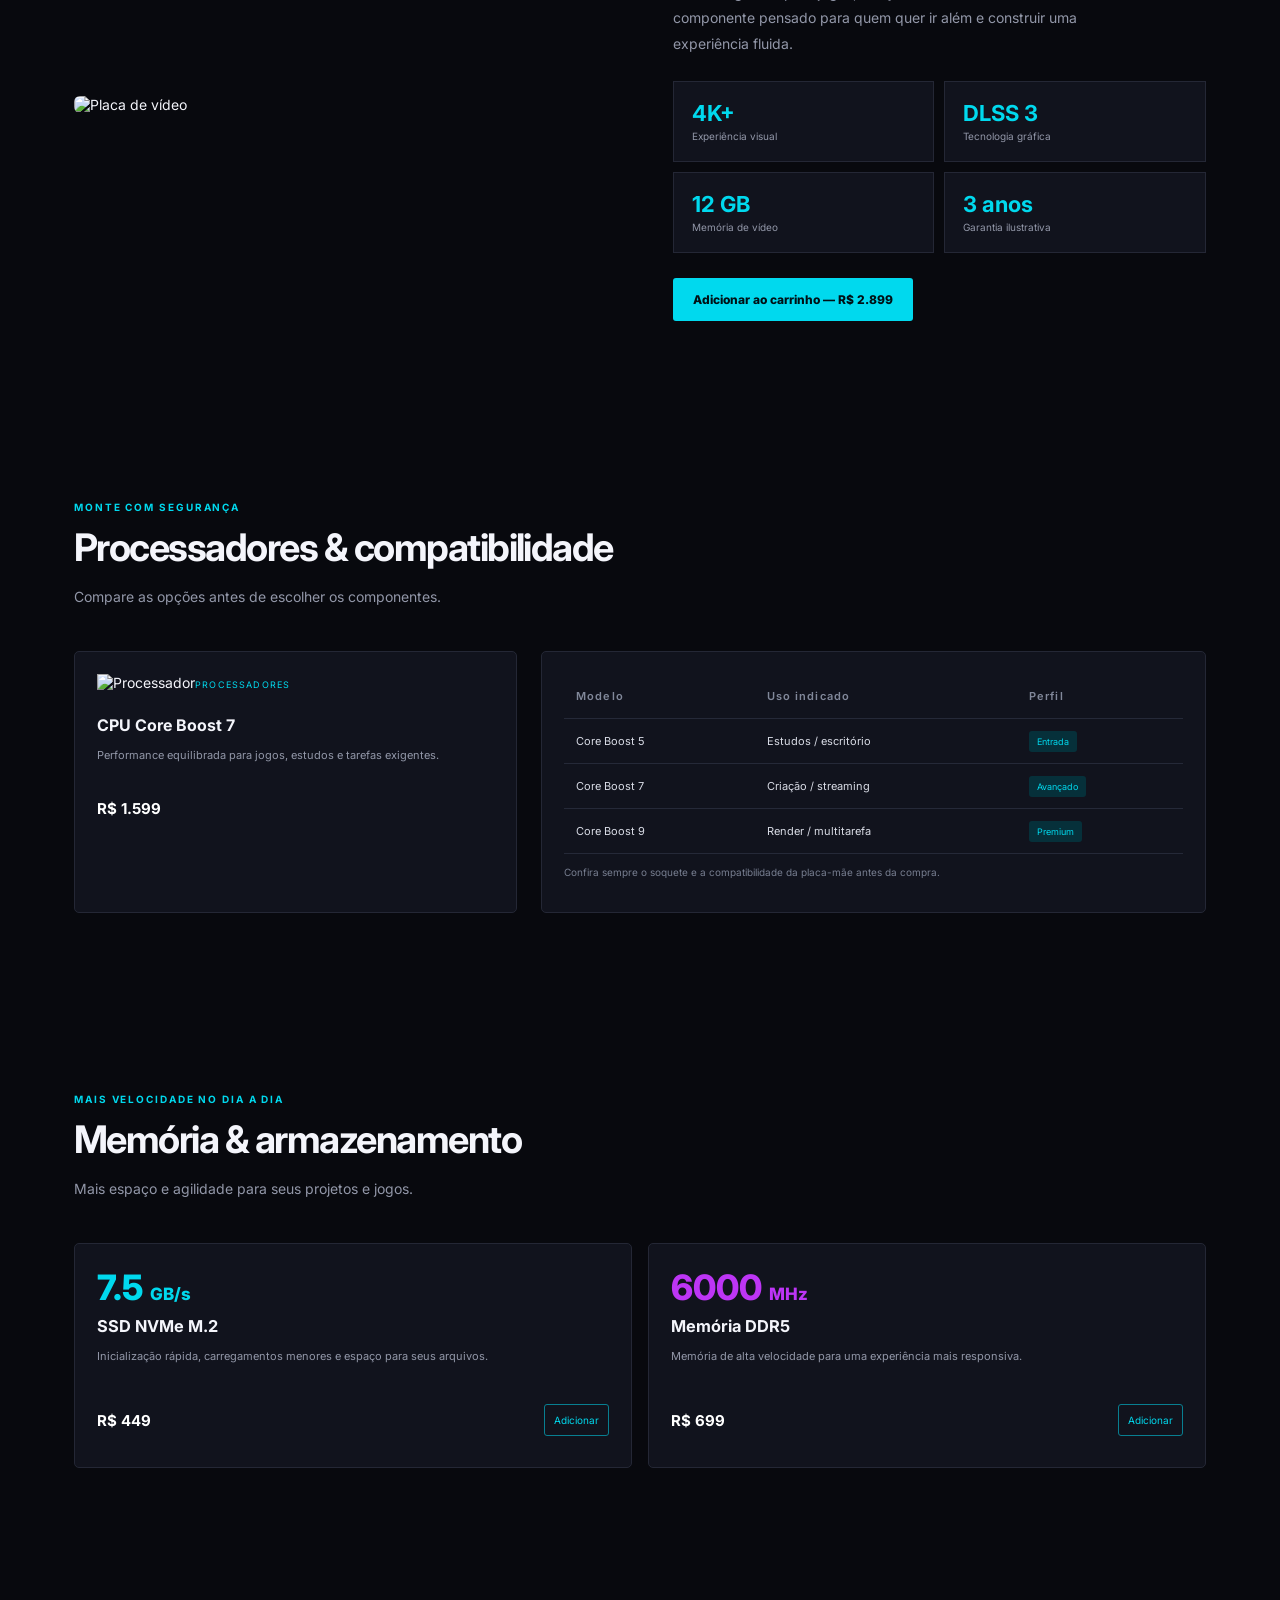
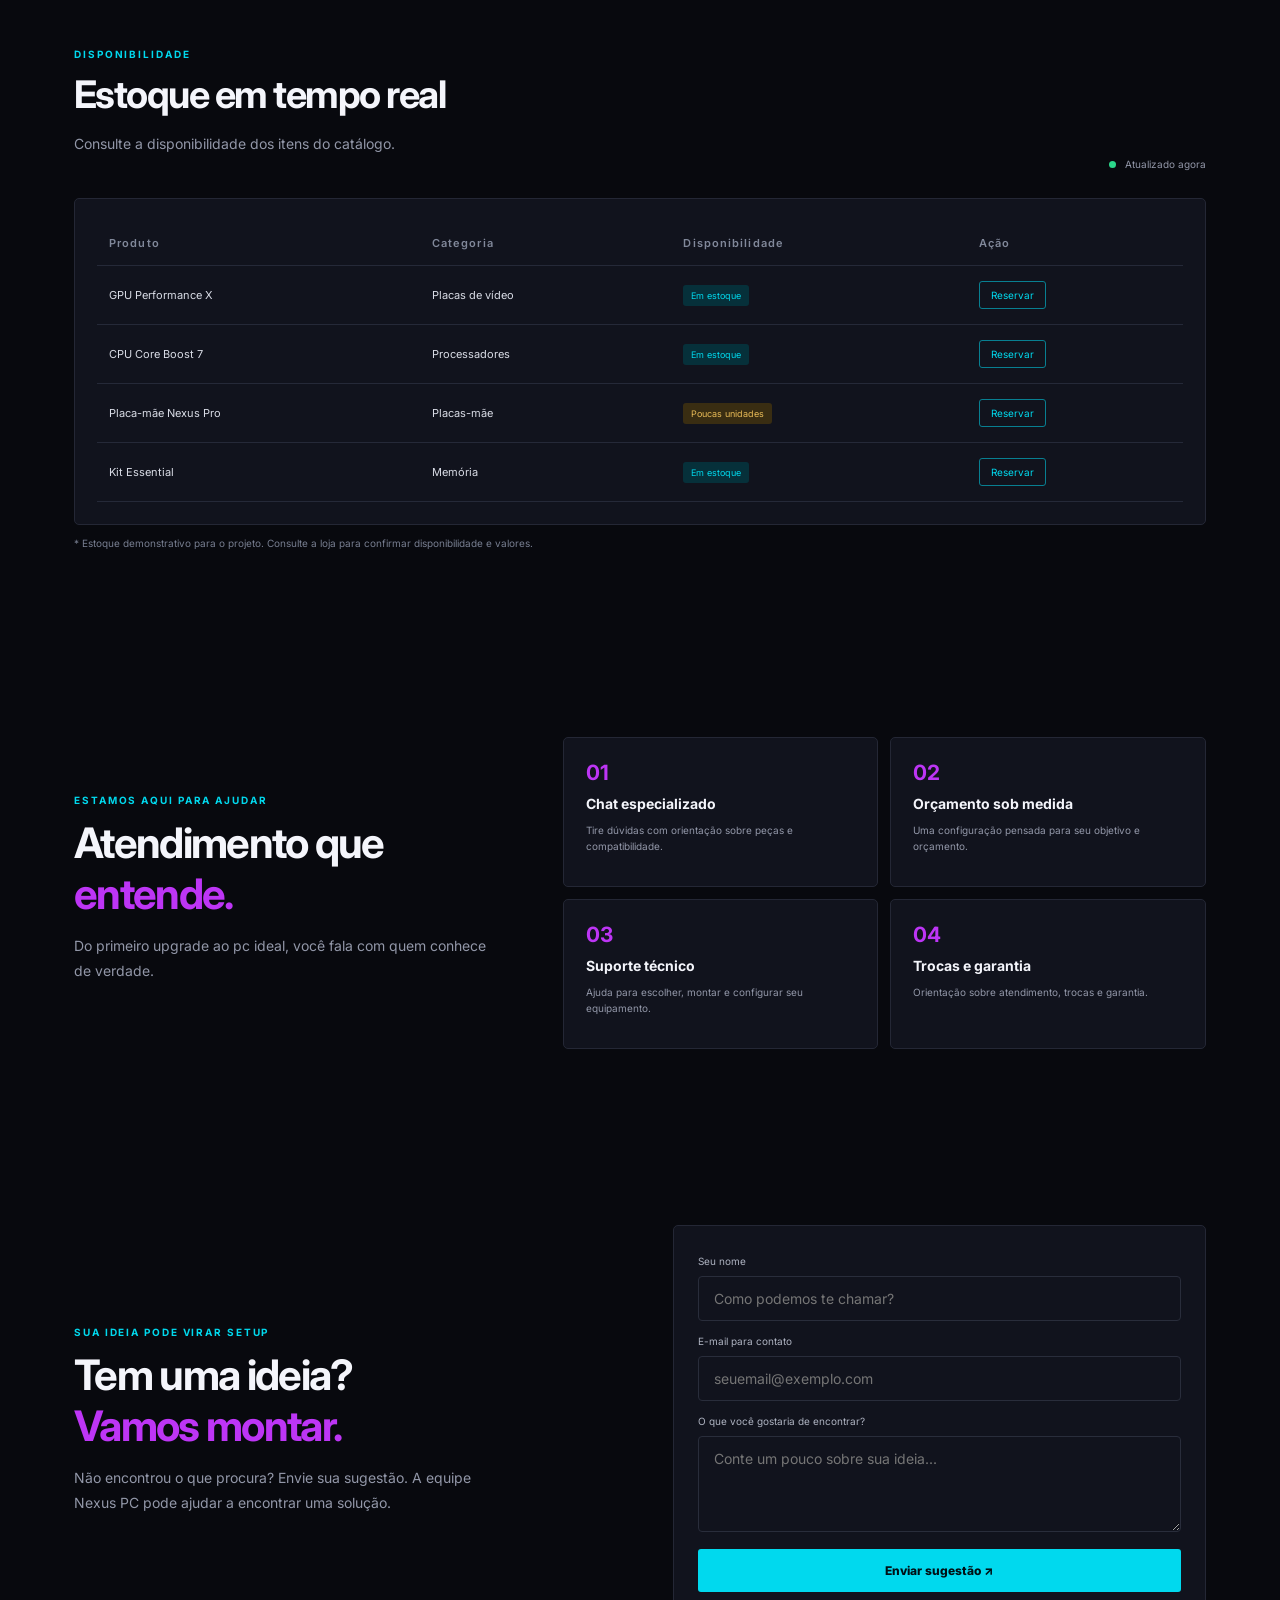
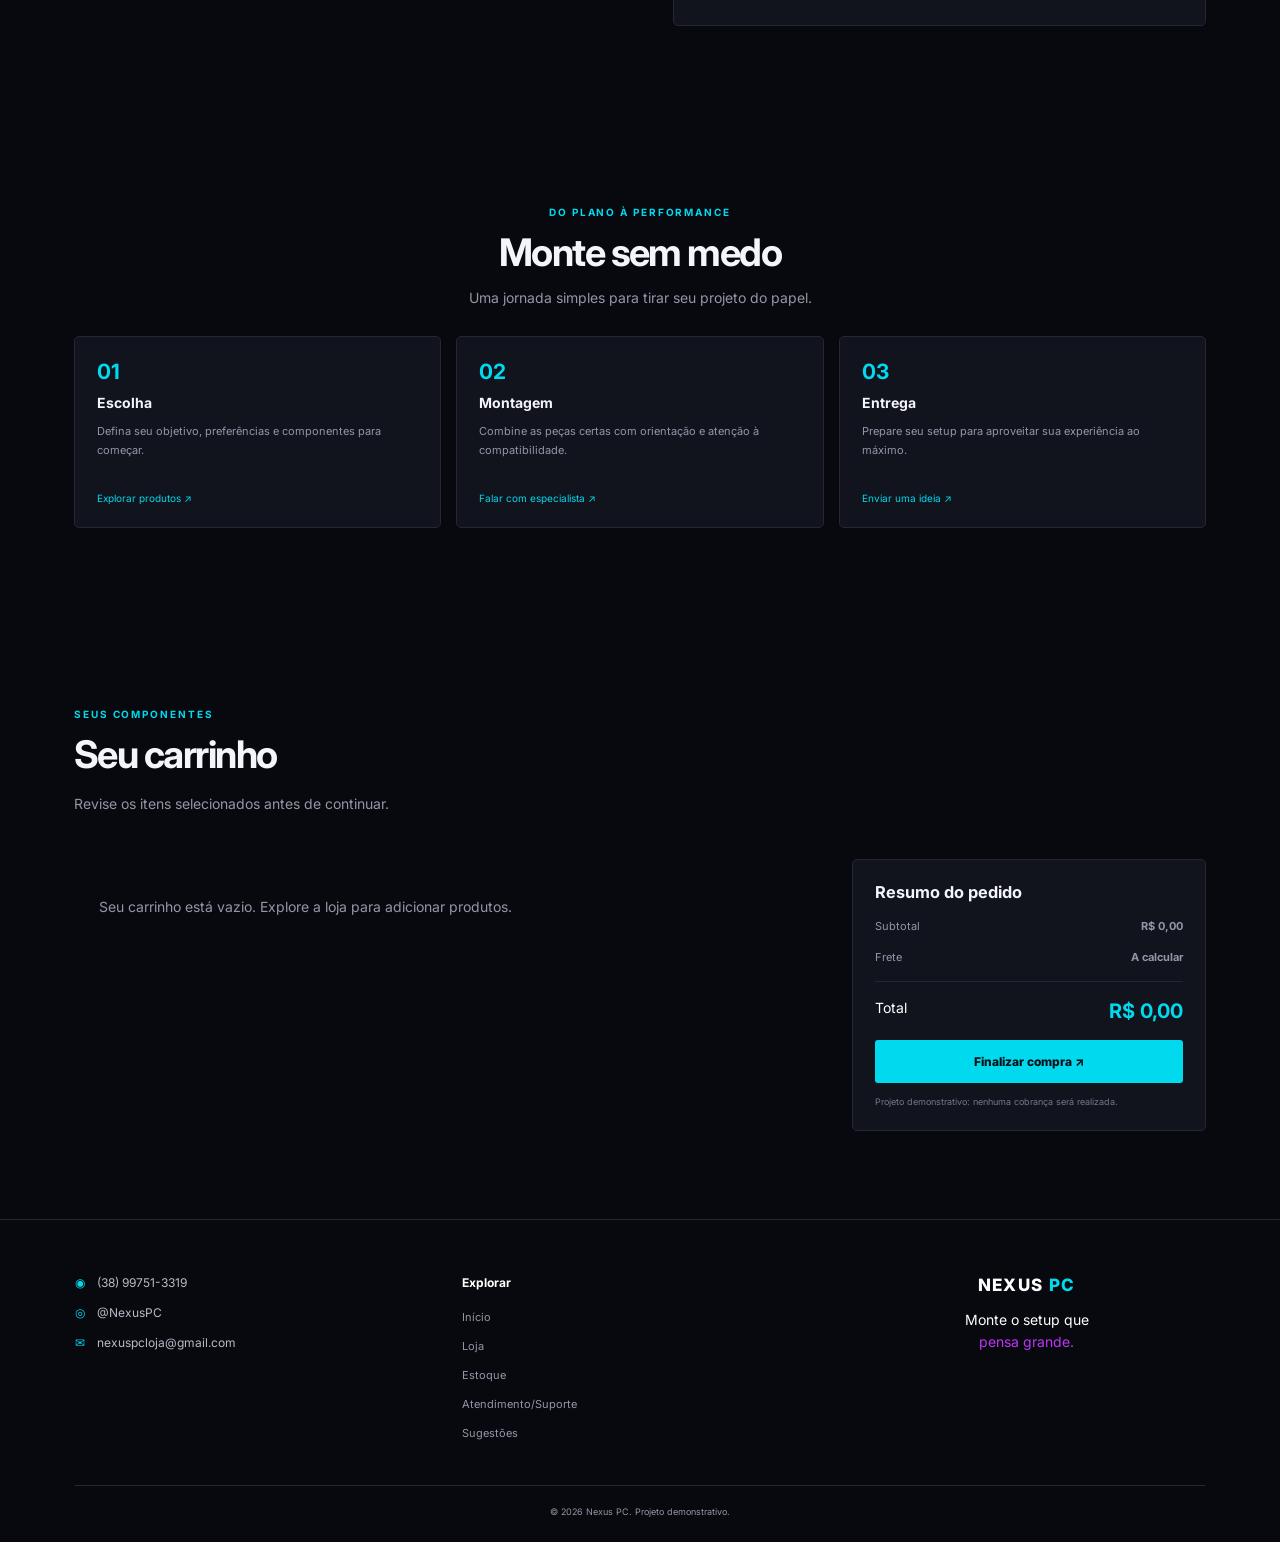
==== commit bbfeab80: "Add files via upload" ====
--- a/index.html
+++ b/index.html
@@ -18,7 +18,7 @@
       <a href="#inicio">Início</a><a href="#loja">Loja</a><a href="#estoque">Estoque</a>
       <a href="#atendimento">Atendimento</a><a href="#sugestoes">Sugestões</a>
     </nav>
-    <button class="cart-link" id="headerCart">Carrinho <span id="cartCount">0</span></button>
+    <div class="header-actions"><a class="login-link" href="login.html" id="loginNav">Entrar</a><button class="cart-link" id="headerCart">Carrinho <span id="cartCount">0</span></button></div>
   </header>
 
   <main>
--- a/style.css
+++ b/style.css
@@ -1 +1,6 @@
-*{box-sizing:border-box} :root{--bg:#08090e;--panel:#11131d;--panel2:#151824;--line:#242735;--text:#f4f5fb;--muted:#9297a8;--cyan:#00d9ee;--purple:#bd35f5}html{scroll-behavior:smooth;scroll-padding-top:90px}body{margin:0;background:var(--bg);color:var(--text);font-family:Inter,Arial,sans-serif;font-size:14px}a{color:inherit;text-decoration:none}button,input,select,textarea{font:inherit}.header{height:72px;position:sticky;top:0;z-index:20;display:flex;align-items:center;justify-content:space-between;padding:0 max(calc((100% - 1180px)/2),5%);background:rgba(8,9,14,.94);border-bottom:1px solid #1c202b;backdrop-filter:blur(16px)}.brand,.footer-brand>b{font-weight:800;letter-spacing:.08em;font-size:17px}.brand span,.footer-brand span{color:var(--cyan)}.nav{display:flex;gap:28px;color:#aeb2c0;font-size:12px}.nav a:hover,.footer a:hover{color:var(--cyan)}.cart-link{background:transparent;color:var(--cyan);border:1px solid #007d91;padding:9px 13px;border-radius:4px;cursor:pointer;font-size:12px}.cart-link span{background:#073b48;border-radius:12px;padding:2px 6px;margin-left:5px}.menu-toggle{display:none;background:none;color:white;border:0;font-size:24px}.section{max-width:1180px;margin:auto;padding:88px 24px}.hero{min-height:530px;display:grid;grid-template-columns:.85fr 1.15fr;align-items:center;gap:35px;padding-top:65px}.eyebrow{font-size:10px;letter-spacing:.19em;color:var(--cyan);font-weight:700}.hero h1{font-size:clamp(42px,5vw,66px);line-height:1.04;letter-spacing:-.055em;margin:20px 0}.hero h1 span,.support-intro h2 span{color:var(--purple)}.hero-copy p,.section-heading p,.feature-copy>p,.support-intro p,.suggestion-section>div>p{color:var(--muted);line-height:1.8;max-width:430px}.btn{display:inline-flex;align-items:center;gap:18px;background:var(--cyan);color:#001116;border:0;padding:14px 20px;font-weight:800;font-size:12px;border-radius:3px;cursor:pointer;transition:.2s}.btn:hover{filter:brightness(1.12);transform:translateY(-2px)}.hero-image{height:380px;border-radius:8px;background:linear-gradient(90deg,rgba(8,9,14,.05),rgba(8,9,14,.05)),url('https://images.unsplash.com/photo-1593640408182-31c70c8268f5?auto=format&fit=crop&w=1400&q=90') center/cover;box-shadow:0 20px 70px #0008}.section-heading{display:flex;align-items:end;justify-content:space-between;gap:20px;margin-bottom:28px}.section-heading h2,.feature-copy h2,.support-intro h2,.suggestion-section h2,.center-heading h2{font-size:clamp(28px,3vw,38px);letter-spacing:-.04em;margin:10px 0}.search-wrap{position:relative;width:min(270px,100%)}.search-wrap input,.suggestion-form input,.suggestion-form textarea{width:100%;background:#11131d;border:1px solid #292d3b;color:white;padding:13px 15px;outline:none;border-radius:4px}.search-wrap input:focus,.suggestion-form input:focus,.suggestion-form textarea:focus{border-color:var(--cyan)}.search-wrap span{position:absolute;right:13px;top:8px;color:var(--cyan);font-size:22px}.toolbar{display:flex;justify-content:space-between;align-items:center;color:var(--muted);font-size:11px;margin:20px 0}.toolbar select{background:#11131d;color:#c7cad5;border:1px solid #292d3b;padding:10px;border-radius:4px}.product-grid{display:grid;grid-template-columns:repeat(4,1fr);gap:16px}.product-card{background:var(--panel);border:1px solid #1e2230;border-radius:6px;overflow:hidden;transition:.2s}.product-card:hover{transform:translateY(-4px);border-color:#28505b}.product-visual{height:170px;background:#0c0e16;position:relative;display:grid;place-items:center;overflow:hidden}.product-visual img{width:100%;height:100%;object-fit:cover;opacity:.85}.tag{position:absolute;top:12px;left:12px;background:#082f3b;color:var(--cyan);font-size:8px;padding:6px 8px;z-index:1}.product-info{padding:17px}.product-info small,.mini-feature small{font-size:9px;letter-spacing:.13em;color:var(--cyan)}.product-info h3,.mini-feature h3{font-size:16px;margin:9px 0}.product-info p,.mini-feature p,.stat-card p,.process-grid p{font-size:11px;color:var(--muted);line-height:1.7;min-height:38px}.product-info strong,.mini-feature strong,.stat-card strong{display:block;font-size:15px;margin:15px 0;color:#fff}.outline{width:100%;background:transparent;border:1px solid #087f91;color:var(--cyan);padding:9px;border-radius:3px;cursor:pointer;font-size:10px}.outline:hover,.table-add:hover{background:#06313a}.text-link{display:block;text-align:center;color:var(--muted);font-size:10px;margin-top:13px}.empty-state,.empty-cart{color:var(--muted);padding:25px}.hidden{display:none!important}.feature-section{display:grid;grid-template-columns:1fr 1fr;gap:65px;align-items:center}.feature-image img{width:100%;height:360px;object-fit:cover;border-radius:6px}.feature-copy h2{font-size:42px}.spec-grid{display:grid;grid-template-columns:1fr 1fr;gap:10px;margin:25px 0}.spec-grid div{background:var(--panel);padding:18px;border:1px solid var(--line)}.spec-grid b{display:block;font-size:22px;color:var(--cyan)}.spec-grid small{color:var(--muted);font-size:10px}.compat-layout{display:grid;grid-template-columns:.8fr 1.2fr;gap:24px}.mini-feature,.table-wrap,.stat-card,.service-grid article,.process-grid article,.cart-summary{background:var(--panel);border:1px solid var(--line);border-radius:5px;padding:22px}.mini-feature img{width:100%;height:150px;object-fit:cover;margin-bottom:15px}.table-wrap{overflow-x:auto}table{width:100%;border-collapse:collapse;text-align:left;min-width:520px}th{color:#81889a;font-size:9px;letter-spacing:.1em;font-weight:600}td,th{padding:15px 12px;border-bottom:1px solid #252938;font-size:11px}td{color:#d9dce6}.status{color:var(--cyan);background:#06303a;padding:5px 8px;border-radius:3px;font-size:9px;white-space:nowrap}.status.low{color:#e8bb57;background:#392d12}.note{color:#777e90;font-size:10px;line-height:1.6}.memory-grid{display:grid;grid-template-columns:1fr 1fr;gap:16px}.stat-card{position:relative;min-height:220px}.metric{font-size:35px;font-weight:800;color:var(--cyan)}.metric small{font-size:17px}.stat-card h3{margin:8px 0}.stat-card p{max-width:440px}.stat-card strong{display:inline-block}.stat-card .outline{width:auto;float:right;margin-top:8px}.stat-card.purple .metric{color:var(--purple)}.live{font-size:10px;color:var(--muted)}.live i{display:inline-block;width:7px;height:7px;background:#2bd68a;border-radius:50%;margin-right:6px}.table-add{background:transparent;color:var(--cyan);border:1px solid #087f91;padding:7px 11px;border-radius:3px;cursor:pointer;font-size:10px}.support-section{display:grid;grid-template-columns:.8fr 1.2fr;gap:60px;align-items:center}.support-intro h2{font-size:42px}.service-grid{display:grid;grid-template-columns:1fr 1fr;gap:12px}.service-grid article{min-height:145px}.service-grid b,.process-grid article>b{font-size:21px;color:var(--purple)}.service-grid h3,.process-grid h3{font-size:14px;margin:10px 0}.service-grid p{font-size:10px;line-height:1.6;color:var(--muted)}.suggestion-section{display:grid;grid-template-columns:1fr 1fr;gap:65px;align-items:center}.suggestion-section h2{font-size:42px}.suggestion-section h2 span{color:var(--purple)}.suggestion-form{background:var(--panel);border:1px solid var(--line);padding:24px;border-radius:5px;display:grid;gap:9px}.suggestion-form label{font-size:10px;color:#aeb3c1;margin-top:5px}.suggestion-form textarea{resize:vertical}.suggestion-form .btn{justify-content:center;margin-top:8px}.form-feedback{font-size:11px;color:var(--cyan);margin:0}.center-heading{text-align:center;margin-bottom:30px}.center-heading p{color:var(--muted)}.process-grid{display:grid;grid-template-columns:repeat(3,1fr);gap:15px}.process-grid article{min-height:190px}.process-grid article>b{color:var(--cyan)}.process-grid p{min-height:55px}.process-grid a{font-size:10px;color:var(--cyan)}.cart-layout{display:grid;grid-template-columns:1.5fr .7fr;gap:18px}.cart-items{display:grid;gap:10px;align-content:start}.cart-row{display:flex;align-items:center;justify-content:space-between;gap:15px;background:var(--panel);border:1px solid var(--line);padding:17px;border-radius:5px}.cart-row h4{margin:0 0 5px}.cart-row small{color:var(--muted)}.quantity{display:flex;align-items:center;gap:10px}.quantity button,.remove{background:#202433;border:0;color:white;padding:6px 9px;cursor:pointer;border-radius:3px}.remove{color:#ff6b85}.cart-summary h3{margin-top:0}.cart-summary>div{display:flex;justify-content:space-between;margin:17px 0;color:var(--muted);font-size:11px}.cart-summary .total{color:white;font-size:14px}.total strong{color:var(--cyan);font-size:20px}.cart-summary hr{border:0;border-top:1px solid var(--line)}.cart-summary .btn{width:100%;justify-content:center}.cart-summary small{display:block;color:#73798b;font-size:9px;line-height:1.5;margin-top:12px}.footer{border-top:1px solid var(--line);padding:55px max(calc((100% - 1130px)/2),5%) 25px;display:grid;grid-template-columns:1fr 1fr 1fr;gap:30px;color:var(--muted)}.footer-contact,.footer>div:nth-child(2){display:grid;gap:15px;align-content:start}.footer-contact a{font-size:12px;color:var(--cyan)}.footer-contact span{color:#b6bac7;margin-left:9px}.footer h3{font-size:12px;color:white;margin:0 0 5px}.footer>div:nth-child(2) a{font-size:11px}.footer-brand{text-align:center;color:white}.footer-brand p{font-size:14px;line-height:1.6}.footer-brand em{font-style:normal;color:var(--purple)}.copyright{grid-column:1/-1;border-top:1px solid var(--line);padding-top:20px;font-size:9px;text-align:center;margin:15px 0 0}@media(max-width:900px){.nav{gap:14px}.product-grid{grid-template-columns:repeat(2,1fr)}.hero{min-height:440px}.hero-image{height:320px}.section{padding-top:65px;padding-bottom:65px}.feature-section,.support-section,.suggestion-section{gap:30px}.header{padding:0 4%}}@media(max-width:650px){.header{height:62px;padding:0 18px}.menu-toggle{display:block;margin-left:auto;margin-right:15px}.nav{display:none;position:absolute;top:61px;left:0;right:0;background:#10121b;padding:18px 22px;border-bottom:1px solid var(--line);flex-direction:column;gap:18px}.nav.open{display:flex}.cart-link{font-size:10px;padding:8px}.section{padding:55px 18px}.hero{grid-template-columns:1fr;gap:25px;padding-top:50px}.hero h1{font-size:48px}.hero-image{height:230px;grid-row:1}.hero-copy{grid-row:2}.section-heading{align-items:flex-start;flex-direction:column}.search-wrap{width:100%}.toolbar{gap:10px;align-items:flex-start;flex-direction:column}.toolbar select{width:100%}.product-grid{grid-template-columns:1fr 1fr;gap:10px}.product-visual{height:125px}.product-info{padding:12px}.product-info h3{font-size:13px}.product-info p{font-size:10px;min-height:54px}.product-info strong{font-size:13px}.feature-section,.compat-layout,.support-section,.suggestion-section,.cart-layout{grid-template-columns:1fr}.feature-image img{height:230px}.feature-copy h2,.support-intro h2,.suggestion-section h2{font-size:34px}.memory-grid,.service-grid{grid-template-columns:1fr}.process-grid{grid-template-columns:1fr}.process-grid article{min-height:0}.process-grid p{min-height:0}.cart-row{flex-wrap:wrap}.cart-row>strong{margin-left:auto}.footer{grid-template-columns:1fr 1fr;padding:40px 20px 22px;gap:25px}.footer-brand{grid-column:1/-1;grid-row:1;text-align:left}.footer-contact{grid-column:1/-1}.copyright{grid-column:1/-1}.suggestion-form{padding:17px}}@media(max-width:380px){.product-grid{grid-template-columns:1fr}.product-visual{height:170px}.hero h1{font-size:41px}.spec-grid{gap:7px}.spec-grid div{padding:13px}}+*{box-sizing:border-box} :root{--bg:#08090e;--panel:#11131d;--panel2:#151824;--line:#242735;--text:#f4f5fb;--muted:#9297a8;--cyan:#00d9ee;--purple:#bd35f5}html{scroll-behavior:smooth;scroll-padding-top:90px}body{margin:0;background:var(--bg);color:var(--text);font-family:Inter,Arial,sans-serif;font-size:14px}a{color:inherit;text-decoration:none}button,input,select,textarea{font:inherit}.header{height:72px;position:sticky;top:0;z-index:20;display:flex;align-items:center;justify-content:space-between;padding:0 max(calc((100% - 1180px)/2),5%);background:rgba(8,9,14,.94);border-bottom:1px solid #1c202b;backdrop-filter:blur(16px)}.brand,.footer-brand>b{font-weight:800;letter-spacing:.08em;font-size:17px}.brand span,.footer-brand span{color:var(--cyan)}.nav{display:flex;gap:28px;color:#aeb2c0;font-size:12px}.nav a:hover,.footer a:hover{color:var(--cyan)}.cart-link{background:transparent;color:var(--cyan);border:1px solid #007d91;padding:9px 13px;border-radius:4px;cursor:pointer;font-size:12px}.cart-link span{background:#073b48;border-radius:12px;padding:2px 6px;margin-left:5px}.menu-toggle{display:none;background:none;color:white;border:0;font-size:24px}.section{max-width:1180px;margin:auto;padding:88px 24px}.hero{min-height:530px;display:grid;grid-template-columns:.85fr 1.15fr;align-items:center;gap:35px;padding-top:65px}.eyebrow{font-size:10px;letter-spacing:.19em;color:var(--cyan);font-weight:700}.hero h1{font-size:clamp(42px,5vw,66px);line-height:1.04;letter-spacing:-.055em;margin:20px 0}.hero h1 span,.support-intro h2 span{color:var(--purple)}.hero-copy p,.section-heading p,.feature-copy>p,.support-intro p,.suggestion-section>div>p{color:var(--muted);line-height:1.8;max-width:430px}.btn{display:inline-flex;align-items:center;gap:18px;background:var(--cyan);color:#001116;border:0;padding:14px 20px;font-weight:800;font-size:12px;border-radius:3px;cursor:pointer;transition:.2s}.btn:hover{filter:brightness(1.12);transform:translateY(-2px)}.hero-image{height:380px;border-radius:8px;background:linear-gradient(90deg,rgba(8,9,14,.05),rgba(8,9,14,.05)),url('https://images.unsplash.com/photo-1593640408182-31c70c8268f5?auto=format&fit=crop&w=1400&q=90') center/cover;box-shadow:0 20px 70px #0008}.section-heading{display:flex;align-items:end;justify-content:space-between;gap:20px;margin-bottom:28px}.section-heading h2,.feature-copy h2,.support-intro h2,.suggestion-section h2,.center-heading h2{font-size:clamp(28px,3vw,38px);letter-spacing:-.04em;margin:10px 0}.search-wrap{position:relative;width:min(270px,100%)}.search-wrap input,.suggestion-form input,.suggestion-form textarea{width:100%;background:#11131d;border:1px solid #292d3b;color:white;padding:13px 15px;outline:none;border-radius:4px}.search-wrap input:focus,.suggestion-form input:focus,.suggestion-form textarea:focus{border-color:var(--cyan)}.search-wrap span{position:absolute;right:13px;top:8px;color:var(--cyan);font-size:22px}.toolbar{display:flex;justify-content:space-between;align-items:center;color:var(--muted);font-size:11px;margin:20px 0}.toolbar select{background:#11131d;color:#c7cad5;border:1px solid #292d3b;padding:10px;border-radius:4px}.product-grid{display:grid;grid-template-columns:repeat(4,1fr);gap:16px}.product-card{background:var(--panel);border:1px solid #1e2230;border-radius:6px;overflow:hidden;transition:.2s}.product-card:hover{transform:translateY(-4px);border-color:#28505b}.product-visual{height:170px;background:#0c0e16;position:relative;display:grid;place-items:center;overflow:hidden}.product-visual img{width:100%;height:100%;object-fit:cover;opacity:.85}.tag{position:absolute;top:12px;left:12px;background:#082f3b;color:var(--cyan);font-size:8px;padding:6px 8px;z-index:1}.product-info{padding:17px}.product-info small,.mini-feature small{font-size:9px;letter-spacing:.13em;color:var(--cyan)}.product-info h3,.mini-feature h3{font-size:16px;margin:9px 0}.product-info p,.mini-feature p,.stat-card p,.process-grid p{font-size:11px;color:var(--muted);line-height:1.7;min-height:38px}.product-info strong,.mini-feature strong,.stat-card strong{display:block;font-size:15px;margin:15px 0;color:#fff}.outline{width:100%;background:transparent;border:1px solid #087f91;color:var(--cyan);padding:9px;border-radius:3px;cursor:pointer;font-size:10px}.outline:hover,.table-add:hover{background:#06313a}.text-link{display:block;text-align:center;color:var(--muted);font-size:10px;margin-top:13px}.empty-state,.empty-cart{color:var(--muted);padding:25px}.hidden{display:none!important}.feature-section{display:grid;grid-template-columns:1fr 1fr;gap:65px;align-items:center}.feature-image img{width:100%;height:360px;object-fit:cover;border-radius:6px}.feature-copy h2{font-size:42px}.spec-grid{display:grid;grid-template-columns:1fr 1fr;gap:10px;margin:25px 0}.spec-grid div{background:var(--panel);padding:18px;border:1px solid var(--line)}.spec-grid b{display:block;font-size:22px;color:var(--cyan)}.spec-grid small{color:var(--muted);font-size:10px}.compat-layout{display:grid;grid-template-columns:.8fr 1.2fr;gap:24px}.mini-feature,.table-wrap,.stat-card,.service-grid article,.process-grid article,.cart-summary{background:var(--panel);border:1px solid var(--line);border-radius:5px;padding:22px}.mini-feature img{width:100%;height:150px;object-fit:cover;margin-bottom:15px}.table-wrap{overflow-x:auto}table{width:100%;border-collapse:collapse;text-align:left;min-width:520px}th{color:#81889a;font-size:9px;letter-spacing:.1em;font-weight:600}td,th{padding:15px 12px;border-bottom:1px solid #252938;font-size:11px}td{color:#d9dce6}.status{color:var(--cyan);background:#06303a;padding:5px 8px;border-radius:3px;font-size:9px;white-space:nowrap}.status.low{color:#e8bb57;background:#392d12}.note{color:#777e90;font-size:10px;line-height:1.6}.memory-grid{display:grid;grid-template-columns:1fr 1fr;gap:16px}.stat-card{position:relative;min-height:220px}.metric{font-size:35px;font-weight:800;color:var(--cyan)}.metric small{font-size:17px}.stat-card h3{margin:8px 0}.stat-card p{max-width:440px}.stat-card strong{display:inline-block}.stat-card .outline{width:auto;float:right;margin-top:8px}.stat-card.purple .metric{color:var(--purple)}.live{font-size:10px;color:var(--muted)}.live i{display:inline-block;width:7px;height:7px;background:#2bd68a;border-radius:50%;margin-right:6px}.table-add{background:transparent;color:var(--cyan);border:1px solid #087f91;padding:7px 11px;border-radius:3px;cursor:pointer;font-size:10px}.support-section{display:grid;grid-template-columns:.8fr 1.2fr;gap:60px;align-items:center}.support-intro h2{font-size:42px}.service-grid{display:grid;grid-template-columns:1fr 1fr;gap:12px}.service-grid article{min-height:145px}.service-grid b,.process-grid article>b{font-size:21px;color:var(--purple)}.service-grid h3,.process-grid h3{font-size:14px;margin:10px 0}.service-grid p{font-size:10px;line-height:1.6;color:var(--muted)}.suggestion-section{display:grid;grid-template-columns:1fr 1fr;gap:65px;align-items:center}.suggestion-section h2{font-size:42px}.suggestion-section h2 span{color:var(--purple)}.suggestion-form{background:var(--panel);border:1px solid var(--line);padding:24px;border-radius:5px;display:grid;gap:9px}.suggestion-form label{font-size:10px;color:#aeb3c1;margin-top:5px}.suggestion-form textarea{resize:vertical}.suggestion-form .btn{justify-content:center;margin-top:8px}.form-feedback{font-size:11px;color:var(--cyan);margin:0}.center-heading{text-align:center;margin-bottom:30px}.center-heading p{color:var(--muted)}.process-grid{display:grid;grid-template-columns:repeat(3,1fr);gap:15px}.process-grid article{min-height:190px}.process-grid article>b{color:var(--cyan)}.process-grid p{min-height:55px}.process-grid a{font-size:10px;color:var(--cyan)}.cart-layout{display:grid;grid-template-columns:1.5fr .7fr;gap:18px}.cart-items{display:grid;gap:10px;align-content:start}.cart-row{display:flex;align-items:center;justify-content:space-between;gap:15px;background:var(--panel);border:1px solid var(--line);padding:17px;border-radius:5px}.cart-row h4{margin:0 0 5px}.cart-row small{color:var(--muted)}.quantity{display:flex;align-items:center;gap:10px}.quantity button,.remove{background:#202433;border:0;color:white;padding:6px 9px;cursor:pointer;border-radius:3px}.remove{color:#ff6b85}.cart-summary h3{margin-top:0}.cart-summary>div{display:flex;justify-content:space-between;margin:17px 0;color:var(--muted);font-size:11px}.cart-summary .total{color:white;font-size:14px}.total strong{color:var(--cyan);font-size:20px}.cart-summary hr{border:0;border-top:1px solid var(--line)}.cart-summary .btn{width:100%;justify-content:center}.cart-summary small{display:block;color:#73798b;font-size:9px;line-height:1.5;margin-top:12px}.footer{border-top:1px solid var(--line);padding:55px max(calc((100% - 1130px)/2),5%) 25px;display:grid;grid-template-columns:1fr 1fr 1fr;gap:30px;color:var(--muted)}.footer-contact,.footer>div:nth-child(2){display:grid;gap:15px;align-content:start}.footer-contact a{font-size:12px;color:var(--cyan)}.footer-contact span{color:#b6bac7;margin-left:9px}.footer h3{font-size:12px;color:white;margin:0 0 5px}.footer>div:nth-child(2) a{font-size:11px}.footer-brand{text-align:center;color:white}.footer-brand p{font-size:14px;line-height:1.6}.footer-brand em{font-style:normal;color:var(--purple)}.copyright{grid-column:1/-1;border-top:1px solid var(--line);padding-top:20px;font-size:9px;text-align:center;margin:15px 0 0}@media(max-width:900px){.nav{gap:14px}.product-grid{grid-template-columns:repeat(2,1fr)}.hero{min-height:440px}.hero-image{height:320px}.section{padding-top:65px;padding-bottom:65px}.feature-section,.support-section,.suggestion-section{gap:30px}.header{padding:0 4%}}@media(max-width:650px){.header{height:62px;padding:0 18px}.menu-toggle{display:block;margin-left:auto;margin-right:15px}.nav{display:none;position:absolute;top:61px;left:0;right:0;background:#10121b;padding:18px 22px;border-bottom:1px solid var(--line);flex-direction:column;gap:18px}.nav.open{display:flex}.cart-link{font-size:10px;padding:8px}.section{padding:55px 18px}.hero{grid-template-columns:1fr;gap:25px;padding-top:50px}.hero h1{font-size:48px}.hero-image{height:230px;grid-row:1}.hero-copy{grid-row:2}.section-heading{align-items:flex-start;flex-direction:column}.search-wrap{width:100%}.toolbar{gap:10px;align-items:flex-start;flex-direction:column}.toolbar select{width:100%}.product-grid{grid-template-columns:1fr 1fr;gap:10px}.product-visual{height:125px}.product-info{padding:12px}.product-info h3{font-size:13px}.product-info p{font-size:10px;min-height:54px}.product-info strong{font-size:13px}.feature-section,.compat-layout,.support-section,.suggestion-section,.cart-layout{grid-template-columns:1fr}.feature-image img{height:230px}.feature-copy h2,.support-intro h2,.suggestion-section h2{font-size:34px}.memory-grid,.service-grid{grid-template-columns:1fr}.process-grid{grid-template-columns:1fr}.process-grid article{min-height:0}.process-grid p{min-height:0}.cart-row{flex-wrap:wrap}.cart-row>strong{margin-left:auto}.footer{grid-template-columns:1fr 1fr;padding:40px 20px 22px;gap:25px}.footer-brand{grid-column:1/-1;grid-row:1;text-align:left}.footer-contact{grid-column:1/-1}.copyright{grid-column:1/-1}.suggestion-form{padding:17px}}@media(max-width:380px){.product-grid{grid-template-columns:1fr}.product-visual{height:170px}.hero h1{font-size:41px}.spec-grid{gap:7px}.spec-grid div{padding:13px}}
+
+/* Acesso à conta e tela de login */
+.header-actions{display:flex;align-items:center;gap:10px}.login-link{font-size:12px;color:#f4f5fb;border:1px solid #45495b;padding:9px 13px;border-radius:4px;transition:.2s}.login-link:hover{border-color:var(--cyan);color:var(--cyan)}
+.auth-page{min-height:100vh;display:grid;grid-template-columns:1.05fr .95fr;background:radial-gradient(circle at 15% 20%,rgba(0,217,238,.10),transparent 35%),radial-gradient(circle at 85% 80%,rgba(189,53,245,.12),transparent 35%),var(--bg)}.auth-side{padding:clamp(35px,7vw,100px);display:flex;flex-direction:column;justify-content:space-between;min-height:100vh}.auth-brand{font-size:19px;font-weight:800;letter-spacing:.1em}.auth-brand span{color:var(--cyan)}.auth-message{max-width:550px}.auth-message .eyebrow{display:block}.auth-message h1{font-size:clamp(42px,5vw,68px);line-height:1.02;letter-spacing:-.055em;margin:22px 0}.auth-message h1 span{color:var(--purple)}.auth-message p{max-width:410px;color:var(--muted);line-height:1.8}.auth-side small{color:#73798b;font-size:10px}.auth-main{display:grid;place-items:center;padding:35px 22px}.auth-card{width:min(100%,430px);background:rgba(17,19,29,.94);border:1px solid var(--line);border-radius:10px;padding:clamp(25px,4vw,42px);box-shadow:0 25px 80px #0007}.auth-card h2{font-size:27px;margin:0 0 8px}.auth-subtitle{color:var(--muted);font-size:12px;margin:0 0 28px}.auth-form{display:grid;gap:10px}.auth-form label{font-size:11px;color:#c3c6d1;margin-top:8px}.auth-form input{width:100%;background:#0b0d15;border:1px solid #303444;border-radius:5px;padding:13px;color:white;outline:none}.auth-form input:focus{border-color:var(--cyan);box-shadow:0 0 0 3px #00d9ee18}.password-wrap{position:relative}.password-wrap input{padding-right:75px}.show-password{position:absolute;right:8px;top:50%;transform:translateY(-50%);border:0;background:transparent;color:var(--cyan);font-size:10px;cursor:pointer}.auth-options{display:flex;justify-content:space-between;align-items:center;gap:10px;margin:9px 0 17px;font-size:10px;color:var(--muted)}.remember{display:flex;align-items:center;gap:7px}.remember input{width:auto;accent-color:var(--cyan)}.auth-options button,.auth-switch a,.back-home{color:var(--cyan);background:none;border:0;padding:0;cursor:pointer;font-size:10px}.auth-submit{width:100%;justify-content:center;border:0;cursor:pointer}.auth-feedback{min-height:17px;font-size:11px;color:var(--cyan);line-height:1.5}.auth-switch{text-align:center;color:var(--muted);font-size:11px;margin:12px 0 20px}.back-home{display:block;text-align:center;width:100%;padding-top:17px;border-top:1px solid var(--line)}.auth-demo-note{font-size:9px;line-height:1.6;color:#777d90;margin:20px 0 0}.auth-user{color:var(--cyan);font-size:10px}
+@media(max-width:760px){.auth-page{grid-template-columns:1fr}.auth-side{min-height:auto;padding:25px 25px 10px}.auth-message{display:none}.auth-side small{display:none}.auth-main{padding:28px 18px 45px}.header-actions{gap:6px}.login-link{padding:8px 9px;font-size:10px}.cart-link{padding:8px 9px}}
